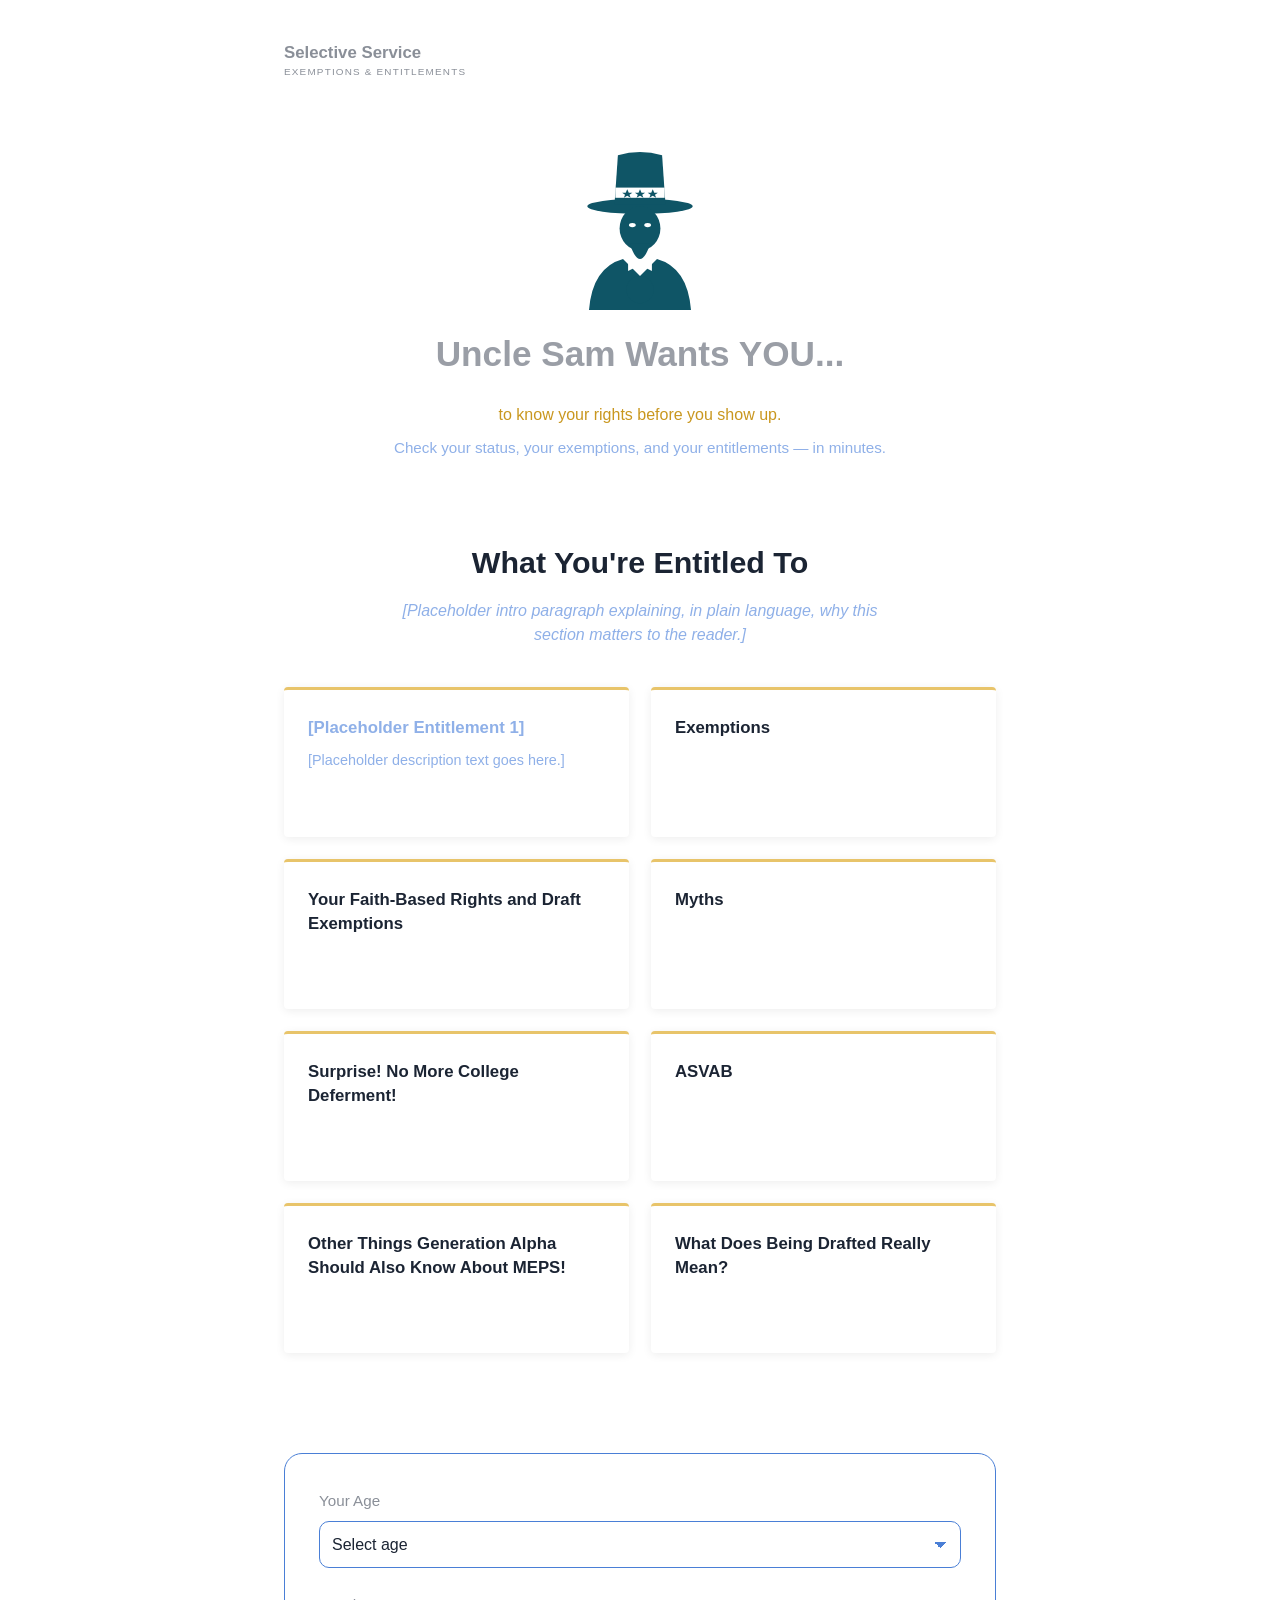
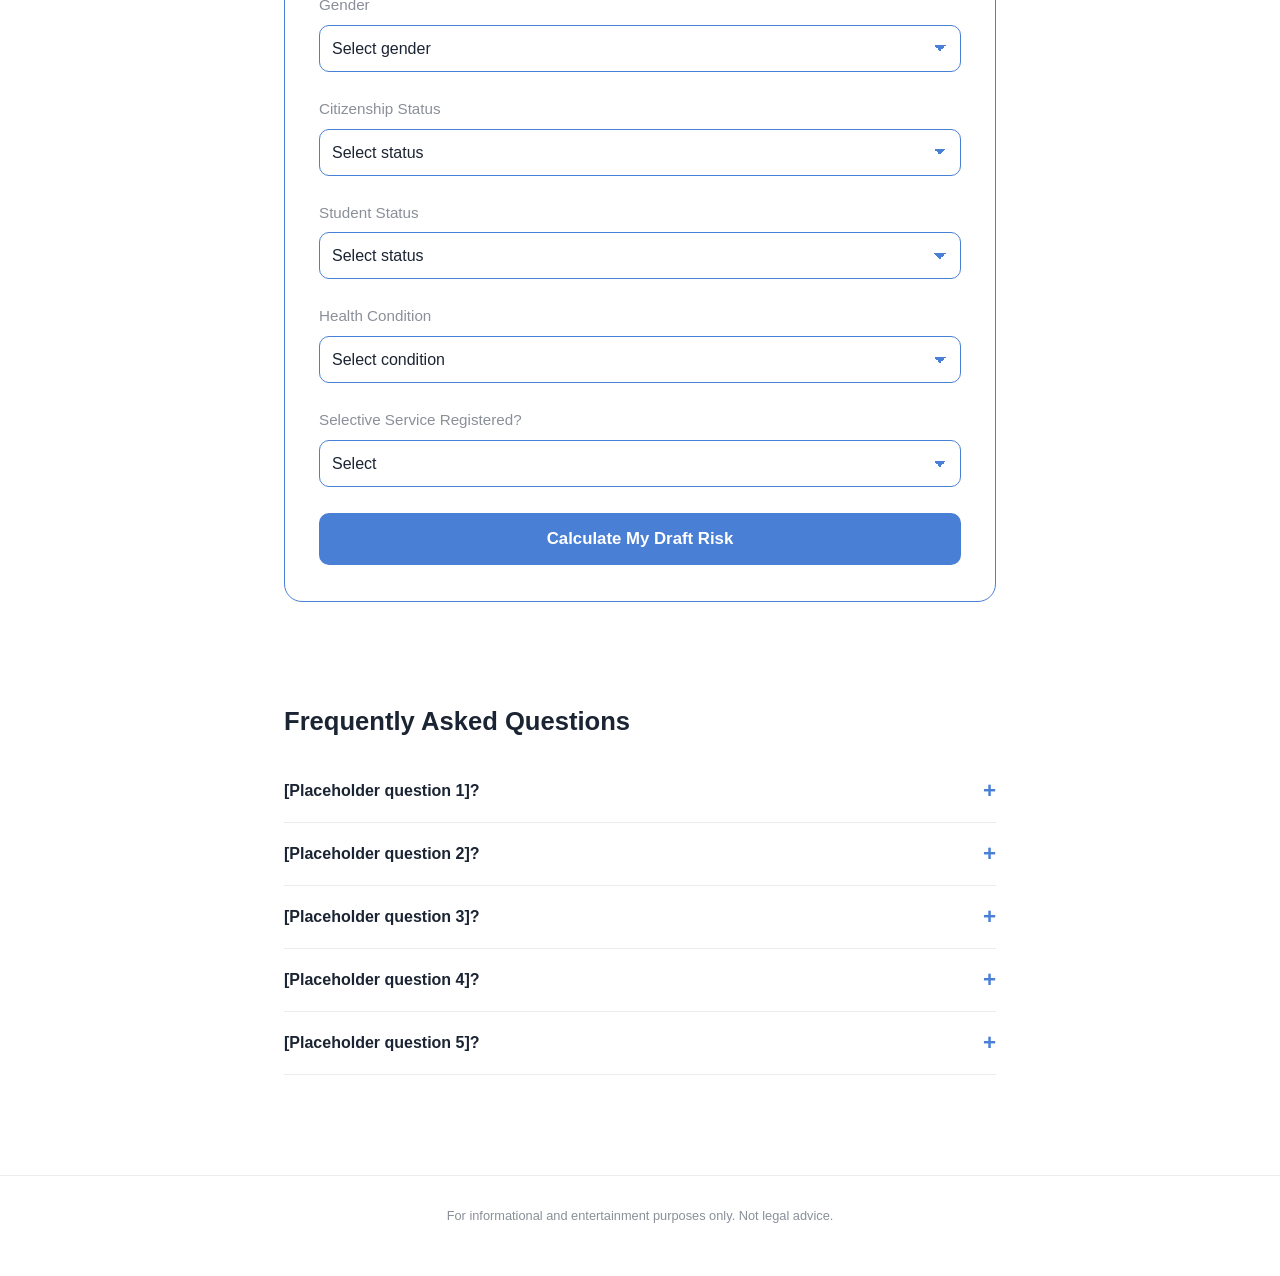
==== index.html @ ed90441a "Build Selective Service Exemptions & Entitlements site Home page with hero, entitlement cards, draft" ====
<!DOCTYPE html>
<html lang="en">
<head>
  <meta charset="UTF-8">
  <meta name="viewport" content="width=device-width, initial-scale=1.0">
  <title>Selective Service Exemptions &amp; Entitlements</title>
  <meta name="description" content="Know your rights before you show up. Check your status, your exemptions, and your entitlements — in minutes.">
  <link rel="stylesheet" href="style.css">
</head>
<body>

  <header class="site-header">
    <div class="wrap">
      <a href="index.html">
        <p class="brand-title">Selective Service</p>
        <p class="brand-sub">Exemptions &amp; Entitlements</p>
      </a>
    </div>
  </header>

  <main>
    <section class="hero">
      <div class="wrap">
        <img class="hero-img" src="images/uncle-sam.svg" alt="Uncle Sam pointing">
        <h1>Uncle Sam Wants YOU...</h1>
        <p class="tagline">to know your rights before you show up.</p>
        <p class="lede">Check your status, your exemptions, and your entitlements — in minutes.</p>
      </div>
    </section>

    <section id="entitled">
      <div class="wrap">
        <h2 class="section-title">What You're Entitled To</h2>
        <p class="section-intro">[Placeholder intro paragraph explaining, in plain language, why this section matters to the reader.]</p>

        <div class="cards">
          <a class="card placeholder" href="pages/entitlement-1.html">
            <h3>[Placeholder Entitlement 1]</h3>
            <p>[Placeholder description text goes here.]</p>
          </a>
          <a class="card" href="pages/exemptions.html">
            <h3>Exemptions</h3>
          </a>
          <a class="card" href="pages/faith-based-rights.html">
            <h3>Your Faith-Based Rights and Draft Exemptions</h3>
          </a>
          <a class="card" href="pages/myths.html">
            <h3>Myths</h3>
          </a>
          <a class="card" href="pages/college-deferment.html">
            <h3>Surprise! No More College Deferment!</h3>
          </a>
          <a class="card" href="pages/asvab.html">
            <h3>ASVAB</h3>
          </a>
          <a class="card" href="pages/meps.html">
            <h3>Other Things Generation Alpha Should Also Know About MEPS!</h3>
          </a>
          <a class="card" href="pages/being-drafted.html">
            <h3>What Does Being Drafted Really Mean?</h3>
          </a>
        </div>
      </div>
    </section>

    <section id="calculator">
      <div class="wrap">
        <form class="calc" id="riskForm">
          <div class="field">
            <label for="age">Your Age</label>
            <select id="age" required>
              <option value="">Select age</option>
              <option value="under18">Under 18</option>
              <option value="18-20">18–20</option>
              <option value="21-25">21–25</option>
              <option value="26-35">26–35</option>
              <option value="36plus">36 or older</option>
            </select>
          </div>

          <div class="field">
            <label for="gender">Gender</label>
            <select id="gender" required>
              <option value="">Select gender</option>
              <option value="male">Male</option>
              <option value="female">Female</option>
              <option value="other">Other / Prefer not to say</option>
            </select>
          </div>

          <div class="field">
            <label for="citizenship">Citizenship Status</label>
            <select id="citizenship" required>
              <option value="">Select status</option>
              <option value="citizen">U.S. Citizen</option>
              <option value="dual">Dual Citizen</option>
              <option value="resident">Permanent Resident (Green Card)</option>
              <option value="visa">Temporary Visa Holder</option>
              <option value="other">Other</option>
            </select>
          </div>

          <div class="field">
            <label for="student">Student Status</label>
            <select id="student" required>
              <option value="">Select status</option>
              <option value="none">Not a Student</option>
              <option value="highschool">High School</option>
              <option value="college">College / Trade School</option>
              <option value="grad">Graduate / Professional School</option>
              <option value="divinity">Divinity / Ministry School</option>
            </select>
          </div>

          <div class="field">
            <label for="health">Health Condition</label>
            <select id="health" required>
              <option value="">Select condition</option>
              <option value="none">No Known Conditions</option>
              <option value="minor">Minor / Managed Condition</option>
              <option value="serious">Serious / Chronic Condition</option>
              <option value="disability">Permanent Disability</option>
            </select>
          </div>

          <div class="field">
            <label for="registered">Selective Service Registered?</label>
            <select id="registered" required>
              <option value="">Select</option>
              <option value="yes">Yes</option>
              <option value="no">No</option>
              <option value="unsure">Not Sure</option>
            </select>
          </div>

          <button type="submit" class="btn">Calculate My Draft Risk</button>

          <div class="result" id="result" aria-live="polite"></div>
        </form>
      </div>
    </section>

    <section class="faq">
      <div class="wrap">
        <h2>Frequently Asked Questions</h2>

        <div class="faq-item">
          <button class="faq-q" type="button">[Placeholder question 1]? <span class="icon">+</span></button>
          <div class="faq-a">[Placeholder answer text goes here.]</div>
        </div>
        <div class="faq-item">
          <button class="faq-q" type="button">[Placeholder question 2]? <span class="icon">+</span></button>
          <div class="faq-a">[Placeholder answer text goes here.]</div>
        </div>
        <div class="faq-item">
          <button class="faq-q" type="button">[Placeholder question 3]? <span class="icon">+</span></button>
          <div class="faq-a">[Placeholder answer text goes here.]</div>
        </div>
        <div class="faq-item">
          <button class="faq-q" type="button">[Placeholder question 4]? <span class="icon">+</span></button>
          <div class="faq-a">[Placeholder answer text goes here.]</div>
        </div>
        <div class="faq-item">
          <button class="faq-q" type="button">[Placeholder question 5]? <span class="icon">+</span></button>
          <div class="faq-a">[Placeholder answer text goes here.]</div>
        </div>
      </div>
    </section>
  </main>

  <footer>
    <div class="wrap">For informational and entertainment purposes only. Not legal advice.</div>
  </footer>

  <script src="script.js"></script>
</body>
</html>
---- style.css ----
:root {
  --navy: #1b2433;
  --gray: #8a8f98;
  --gold: #e8c46a;
  --gold-text: #c9971f;
  --blue: #4a7fd6;
  --blue-soft: #8fb0e8;
  --teal: #0f5566;
  --line: #ececec;
  --bg: #ffffff;
}

* { box-sizing: border-box; }

body {
  margin: 0;
  font-family: -apple-system, BlinkMacSystemFont, "Segoe UI", Roboto, Helvetica, Arial, sans-serif;
  color: var(--navy);
  background: var(--bg);
  line-height: 1.5;
}

a { color: inherit; }

.wrap { max-width: 760px; margin: 0 auto; padding: 0 24px; }

/* Header */
.site-header { padding: 40px 0 0; }
.site-header a { text-decoration: none; }
.brand-title { font-size: 1.05rem; font-weight: 700; color: var(--gray); margin: 0; }
.brand-sub { font-size: 0.62rem; letter-spacing: 0.12em; text-transform: uppercase; color: var(--gray); margin: 0; }

/* Hero */
.hero { text-align: center; padding: 60px 0 80px; }
.hero-img { width: 170px; height: auto; display: block; margin: 0 auto 18px; }
.hero h1 { font-size: 2.2rem; font-weight: 800; color: #9a9ea6; margin: 0 0 22px; }
.hero .tagline { color: var(--gold-text); font-size: 1rem; margin: 0 0 10px; }
.hero .lede { color: var(--blue-soft); font-size: 0.95rem; margin: 0; }

/* Section heading */
.section-title { text-align: center; font-size: 1.9rem; font-weight: 700; margin: 0 0 14px; }
.section-intro { text-align: center; color: var(--blue-soft); font-style: italic; max-width: 520px; margin: 0 auto 40px; }

/* Cards */
.cards {
  display: grid;
  grid-template-columns: 1fr 1fr;
  gap: 22px;
  margin-bottom: 100px;
}
.card {
  display: block;
  min-height: 150px;
  padding: 26px 24px;
  background: #fff;
  border-top: 3px solid var(--gold);
  border-radius: 4px;
  box-shadow: 0 2px 10px rgba(0, 0, 0, 0.07);
  text-decoration: none;
  transition: transform 0.15s ease, box-shadow 0.15s ease;
}
.card:hover { transform: translateY(-2px); box-shadow: 0 6px 18px rgba(0, 0, 0, 0.1); }
.card h3 { margin: 0 0 10px; font-size: 1.05rem; font-weight: 700; line-height: 1.4; }
.card p { margin: 0; font-size: 0.9rem; color: #555; }
.card.placeholder h3, .card.placeholder p { color: var(--blue-soft); }

/* Calculator */
.calc {
  border: 1.5px solid var(--blue);
  border-radius: 18px;
  padding: 36px 34px;
  margin-bottom: 100px;
}
.calc h2 { margin: 0 0 24px; font-size: 1.4rem; text-align: center; }
.field { margin-bottom: 26px; }
.field label { display: block; color: var(--gray); font-size: 0.95rem; margin-bottom: 8px; }
.field select {
  width: 100%;
  padding: 14px 12px;
  font-size: 1rem;
  border: 1.5px solid var(--blue);
  border-radius: 10px;
  background: #fff;
  color: var(--navy);
  appearance: none;
  -webkit-appearance: none;
  background-image: linear-gradient(45deg, transparent 50%, var(--blue) 50%), linear-gradient(135deg, var(--blue) 50%, transparent 50%);
  background-position: calc(100% - 20px) 50%, calc(100% - 14px) 50%;
  background-size: 6px 6px;
  background-repeat: no-repeat;
}
.btn {
  display: block;
  width: 100%;
  padding: 16px;
  font-size: 1.05rem;
  font-weight: 700;
  color: #fff;
  background: var(--blue);
  border: none;
  border-radius: 10px;
  cursor: pointer;
}
.btn:hover { background: #3a6cc0; }
.result {
  display: none;
  margin-top: 26px;
  padding: 22px;
  border-radius: 12px;
  background: #f5f8fe;
  border-left: 5px solid var(--blue);
}
.result.show { display: block; }
.result .level { font-size: 1.4rem; font-weight: 800; margin: 0 0 8px; }
.result ul { margin: 8px 0 0; padding-left: 20px; }
.result .fine { font-size: 0.8rem; color: var(--gray); margin-top: 14px; }
.level.low { color: #2e8b57; }
.level.medium { color: var(--gold-text); }
.level.high { color: #c0392b; }

/* FAQ */
.faq { margin-bottom: 100px; }
.faq h2 { font-size: 1.6rem; margin: 0 0 20px; }
.faq-item { border-bottom: 1px solid var(--line); }
.faq-q {
  width: 100%;
  display: flex;
  justify-content: space-between;
  align-items: center;
  padding: 18px 0;
  background: none;
  border: none;
  font-size: 1rem;
  font-weight: 600;
  color: var(--navy);
  text-align: left;
  cursor: pointer;
}
.faq-q .icon { font-size: 1.4rem; color: var(--blue); margin-left: 16px; }
.faq-a { display: none; padding: 0 0 18px; color: #555; }
.faq-item.open .faq-a { display: block; }

/* Sub pages */
.page { padding: 50px 0 100px; }
.back { display: inline-block; margin-bottom: 30px; color: var(--blue); text-decoration: none; font-size: 0.95rem; }
.page h1 { font-size: 2rem; margin: 0 0 8px; }
.page .accent { width: 60px; height: 3px; background: var(--gold); margin: 0 0 28px; }
.page .placeholder-text { color: var(--blue-soft); font-style: italic; }

footer { text-align: center; color: var(--gray); font-size: 0.8rem; padding: 30px 0 50px; border-top: 1px solid var(--line); }

@media (max-width: 600px) {
  .cards { grid-template-columns: 1fr; }
  .hero h1 { font-size: 1.8rem; }
  .calc { padding: 26px 20px; }
}
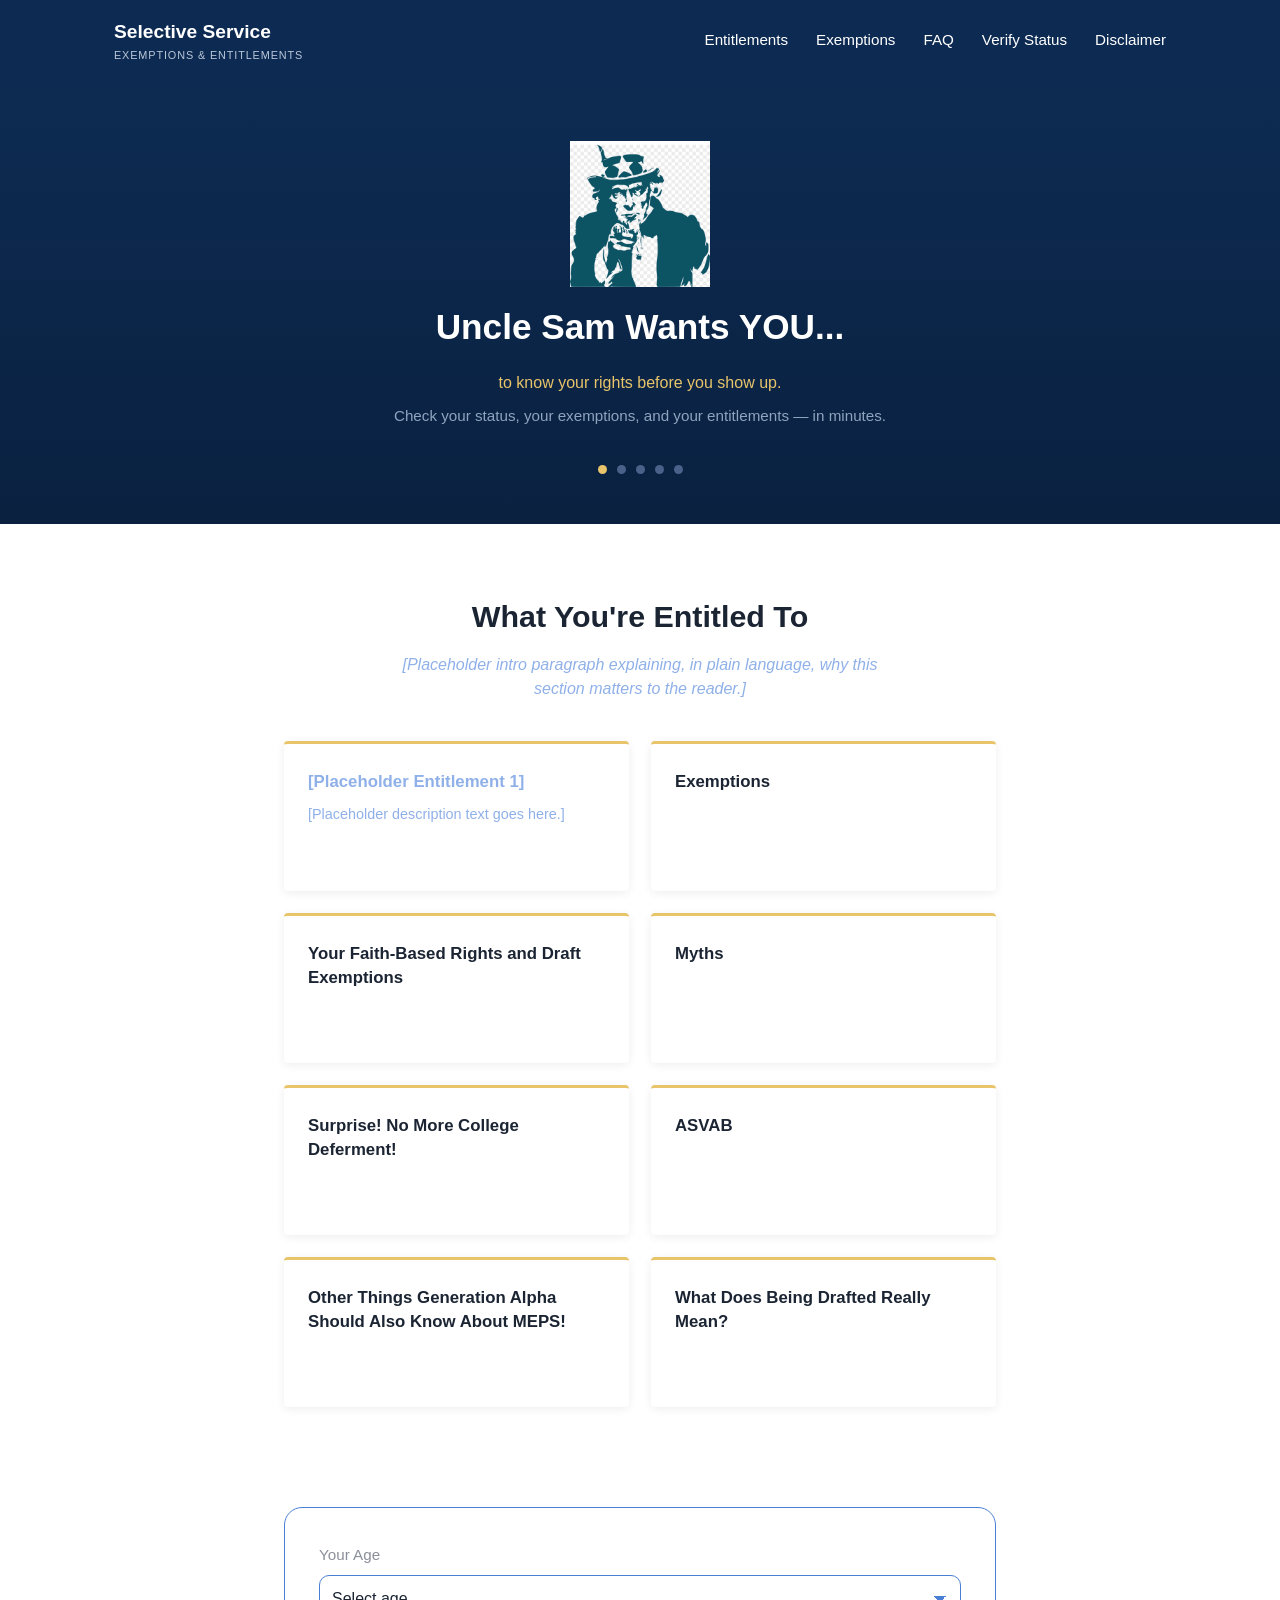
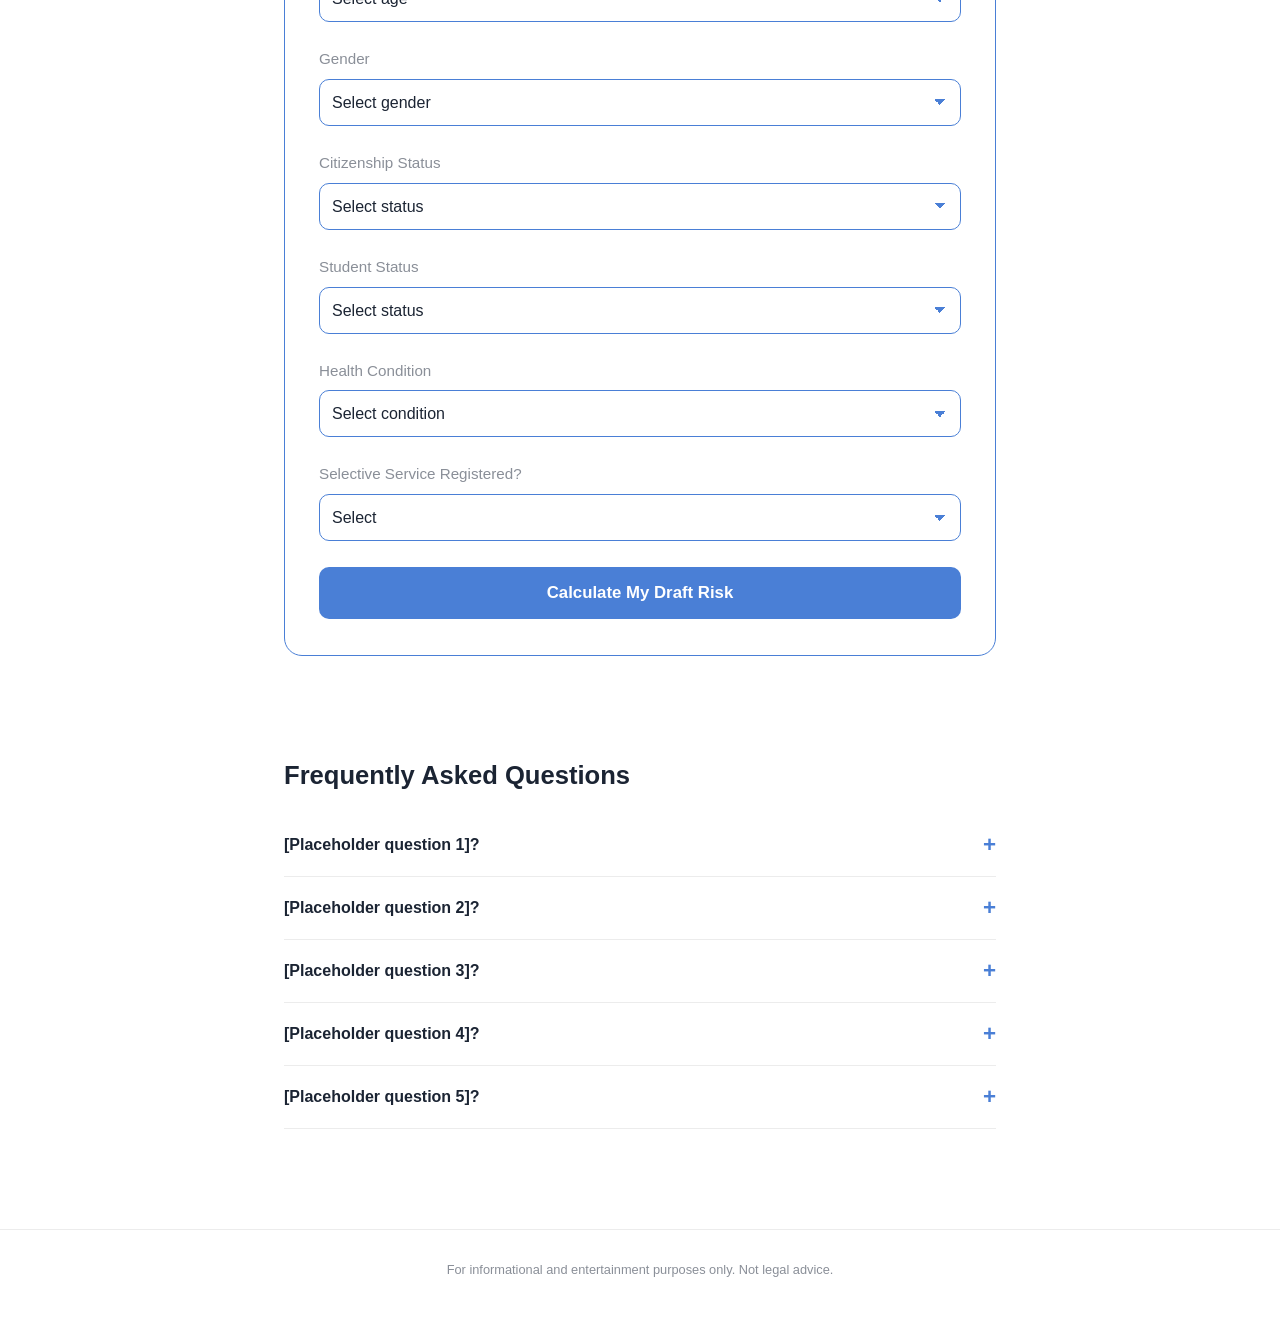
==== commit bf356d62: "Add full content from draft: card pages, hero carousel, nav, Uncle Sam image, calculator Co-Authored" ====
--- a/index.html
+++ b/index.html
@@ -10,21 +10,53 @@
 <body>
 
   <header class="site-header">
-    <div class="wrap">
-      <a href="index.html">
+    <div class="wrap header-row">
+      <a class="brand" href="index.html">
         <p class="brand-title">Selective Service</p>
         <p class="brand-sub">Exemptions &amp; Entitlements</p>
       </a>
+      <nav class="mainnav">
+        <a href="index.html#entitled">Entitlements</a>
+        <a href="pages/exemptions.html">Exemptions</a>
+        <a href="index.html#faq">FAQ</a>
+        <a href="https://www.sss.gov/verify/" target="_blank" rel="noopener">Verify Status</a>
+        <a href="#disclaimer">Disclaimer</a>
+      </nav>
     </div>
   </header>
 
   <main>
     <section class="hero">
       <div class="wrap">
-        <img class="hero-img" src="images/uncle-sam.svg" alt="Uncle Sam pointing">
-        <h1>Uncle Sam Wants YOU...</h1>
-        <p class="tagline">to know your rights before you show up.</p>
-        <p class="lede">Check your status, your exemptions, and your entitlements — in minutes.</p>
+        <img class="hero-img" src="images/uncle-sam.png" alt="Uncle Sam pointing">
+        <div class="hero-slide active">
+          <h1>Uncle Sam Wants YOU...</h1>
+          <p class="tagline">to know your rights before you show up.</p>
+          <p class="lede">Check your status, your exemptions, and your entitlements — in minutes.</p>
+        </div>
+        <a class="hero-slide" href="pages/myths.html">
+          <h1>It's a MYTH that men are drafted directly into the military! A draft is orders to "show up" for exemption evaluation.</h1>
+        </a>
+        <a class="hero-slide" href="pages/college-deferment.html">
+          <h1>Surprise! No More College Deferment!</h1>
+        </a>
+        <div class="hero-slide">
+          <h1>[Placeholder Slide 4 Headline]</h1>
+          <p class="tagline">[Placeholder slide 4: one-line call to action.]</p>
+          <p class="lede">[Placeholder slide 4: one-line supporting detail.]</p>
+        </div>
+        <div class="hero-slide">
+          <h1>[Placeholder Slide 5 Headline]</h1>
+          <p class="tagline">[Placeholder slide 5: one-line call to action.]</p>
+          <p class="lede">[Placeholder slide 5: one-line supporting detail.]</p>
+        </div>
+        <div class="dots">
+          <button type="button" class="active" aria-label="Slide 1"></button>
+          <button type="button" aria-label="Slide 2"></button>
+          <button type="button" aria-label="Slide 3"></button>
+          <button type="button" aria-label="Slide 4"></button>
+          <button type="button" aria-label="Slide 5"></button>
+        </div>
       </div>
     </section>
 
@@ -70,11 +102,16 @@
             <label for="age">Your Age</label>
             <select id="age" required>
               <option value="">Select age</option>
-              <option value="under18">Under 18</option>
-              <option value="18-20">18–20</option>
-              <option value="21-25">21–25</option>
-              <option value="26-35">26–35</option>
-              <option value="36plus">36 or older</option>
+              <option value="17">17 or younger</option>
+              <option value="18">18</option>
+              <option value="19">19</option>
+              <option value="20">20</option>
+              <option value="21">21</option>
+              <option value="22">22</option>
+              <option value="23">23</option>
+              <option value="24">24</option>
+              <option value="25">25</option>
+              <option value="26">26 or older</option>
             </select>
           </div>
 
@@ -84,7 +121,6 @@
               <option value="">Select gender</option>
               <option value="male">Male</option>
               <option value="female">Female</option>
-              <option value="other">Other / Prefer not to say</option>
             </select>
           </div>
 
@@ -93,10 +129,8 @@
             <select id="citizenship" required>
               <option value="">Select status</option>
               <option value="citizen">U.S. Citizen</option>
-              <option value="dual">Dual Citizen</option>
-              <option value="resident">Permanent Resident (Green Card)</option>
-              <option value="visa">Temporary Visa Holder</option>
-              <option value="other">Other</option>
+              <option value="immigrant">Immigrant in U.S.</option>
+              <option value="nonresident">Non-U.S. Resident</option>
             </select>
           </div>
 
@@ -104,11 +138,9 @@
             <label for="student">Student Status</label>
             <select id="student" required>
               <option value="">Select status</option>
-              <option value="none">Not a Student</option>
-              <option value="highschool">High School</option>
-              <option value="college">College / Trade School</option>
-              <option value="grad">Graduate / Professional School</option>
-              <option value="divinity">Divinity / Ministry School</option>
+              <option value="highschool">High School Student</option>
+              <option value="college">College Student</option>
+              <option value="notstudent">Not a Student</option>
             </select>
           </div>
 
@@ -116,10 +148,9 @@
             <label for="health">Health Condition</label>
             <select id="health" required>
               <option value="">Select condition</option>
-              <option value="none">No Known Conditions</option>
-              <option value="minor">Minor / Managed Condition</option>
-              <option value="serious">Serious / Chronic Condition</option>
-              <option value="disability">Permanent Disability</option>
+              <option value="healthy">Healthy / Fit</option>
+              <option value="minor">Minor Condition</option>
+              <option value="major">Major Condition / Disability</option>
             </select>
           </div>
 
@@ -129,7 +160,7 @@
               <option value="">Select</option>
               <option value="yes">Yes</option>
               <option value="no">No</option>
-              <option value="unsure">Not Sure</option>
+              <option value="notsure">Not Sure</option>
             </select>
           </div>
 
@@ -140,7 +171,7 @@
       </div>
     </section>
 
-    <section class="faq">
+    <section class="faq" id="faq">
       <div class="wrap">
         <h2>Frequently Asked Questions</h2>
 
@@ -168,7 +199,7 @@
     </section>
   </main>
 
-  <footer>
+  <footer id="disclaimer">
     <div class="wrap">For informational and entertainment purposes only. Not legal advice.</div>
   </footer>
 
--- a/style.css
+++ b/style.css
@@ -25,17 +25,27 @@
 .wrap { max-width: 760px; margin: 0 auto; padding: 0 24px; }
 
 /* Header */
-.site-header { padding: 40px 0 0; }
+.site-header { background: #0d2b52; color: #fff; padding: 18px 0; }
+.header-row { max-width: 1100px; display: flex; align-items: center; justify-content: space-between; gap: 24px; flex-wrap: wrap; }
 .site-header a { text-decoration: none; }
-.brand-title { font-size: 1.05rem; font-weight: 700; color: var(--gray); margin: 0; }
-.brand-sub { font-size: 0.62rem; letter-spacing: 0.12em; text-transform: uppercase; color: var(--gray); margin: 0; }
+.brand-title { font-size: 1.2rem; font-weight: 700; color: #fff; margin: 0; }
+.brand-sub { font-size: 0.68rem; letter-spacing: 0.08em; text-transform: uppercase; color: #b9c6d8; margin: 0; }
+.mainnav { display: flex; gap: 28px; flex-wrap: wrap; }
+.mainnav a { color: #fff; font-size: 0.95rem; font-weight: 500; }
+.mainnav a:hover { color: var(--gold); }
 
 /* Hero */
-.hero { text-align: center; padding: 60px 0 80px; }
-.hero-img { width: 170px; height: auto; display: block; margin: 0 auto 18px; }
-.hero h1 { font-size: 2.2rem; font-weight: 800; color: #9a9ea6; margin: 0 0 22px; }
-.hero .tagline { color: var(--gold-text); font-size: 1rem; margin: 0 0 10px; }
-.hero .lede { color: var(--blue-soft); font-size: 0.95rem; margin: 0; }
+.hero { text-align: center; padding: 60px 0 50px; background: linear-gradient(180deg, #0d2b52 0%, #0a2140 100%); color: #fff; margin-bottom: 70px; }
+.hero-img { width: 140px; height: auto; display: block; margin: 0 auto 18px; }
+.hero-slide { display: none; color: inherit; text-decoration: none; min-height: 130px; }
+.hero-slide.active { display: block; animation: fadeIn 0.5s ease; }
+@keyframes fadeIn { from { opacity: 0; } to { opacity: 1; } }
+.hero h1 { font-size: 2.2rem; font-weight: 800; color: #fff; margin: 0 0 22px; line-height: 1.25; }
+.hero .tagline { color: var(--gold); font-size: 1rem; margin: 0 0 10px; }
+.hero .lede { color: #8fa4bf; font-size: 0.95rem; margin: 0; }
+.dots { display: flex; justify-content: center; gap: 10px; margin-top: 30px; }
+.dots button { width: 9px; height: 9px; padding: 0; border: none; border-radius: 50%; background: #4a628a; cursor: pointer; }
+.dots button.active { background: var(--gold); }
 
 /* Section heading */
 .section-title { text-align: center; font-size: 1.9rem; font-weight: 700; margin: 0 0 14px; }
@@ -147,9 +157,22 @@
 .page .accent { width: 60px; height: 3px; background: var(--gold); margin: 0 0 28px; }
 .page .placeholder-text { color: var(--blue-soft); font-style: italic; }
 
+/* Page content */
+.content p, .content li { line-height: 1.65; }
+.content h4 { font-size: 1.1rem; margin: 30px 0 8px; }
+.content .key-note { font-size: 1.08rem; font-weight: 500; }
+.content ul, .content ol { padding-left: 22px; }
+.content li { margin-bottom: 6px; }
+.purchase-block { margin-top: 34px; padding: 24px; border: 1.5px solid var(--gold); border-radius: 12px; background: #fffbf0; }
+.purchase-blurb { margin: 0 0 16px; }
+.purchase-btn { display: block; width: 100%; padding: 16px; font-size: 1.05rem; font-weight: 700; color: #fff; background: var(--blue); border: none; border-radius: 10px; cursor: pointer; }
+.purchase-btn:disabled { opacity: 0.85; cursor: default; }
+
 footer { text-align: center; color: var(--gray); font-size: 0.8rem; padding: 30px 0 50px; border-top: 1px solid var(--line); }
 
 @media (max-width: 600px) {
+  .mainnav { gap: 16px; }
+  .mainnav a { font-size: 0.85rem; }
   .cards { grid-template-columns: 1fr; }
   .hero h1 { font-size: 1.8rem; }
   .calc { padding: 26px 20px; }
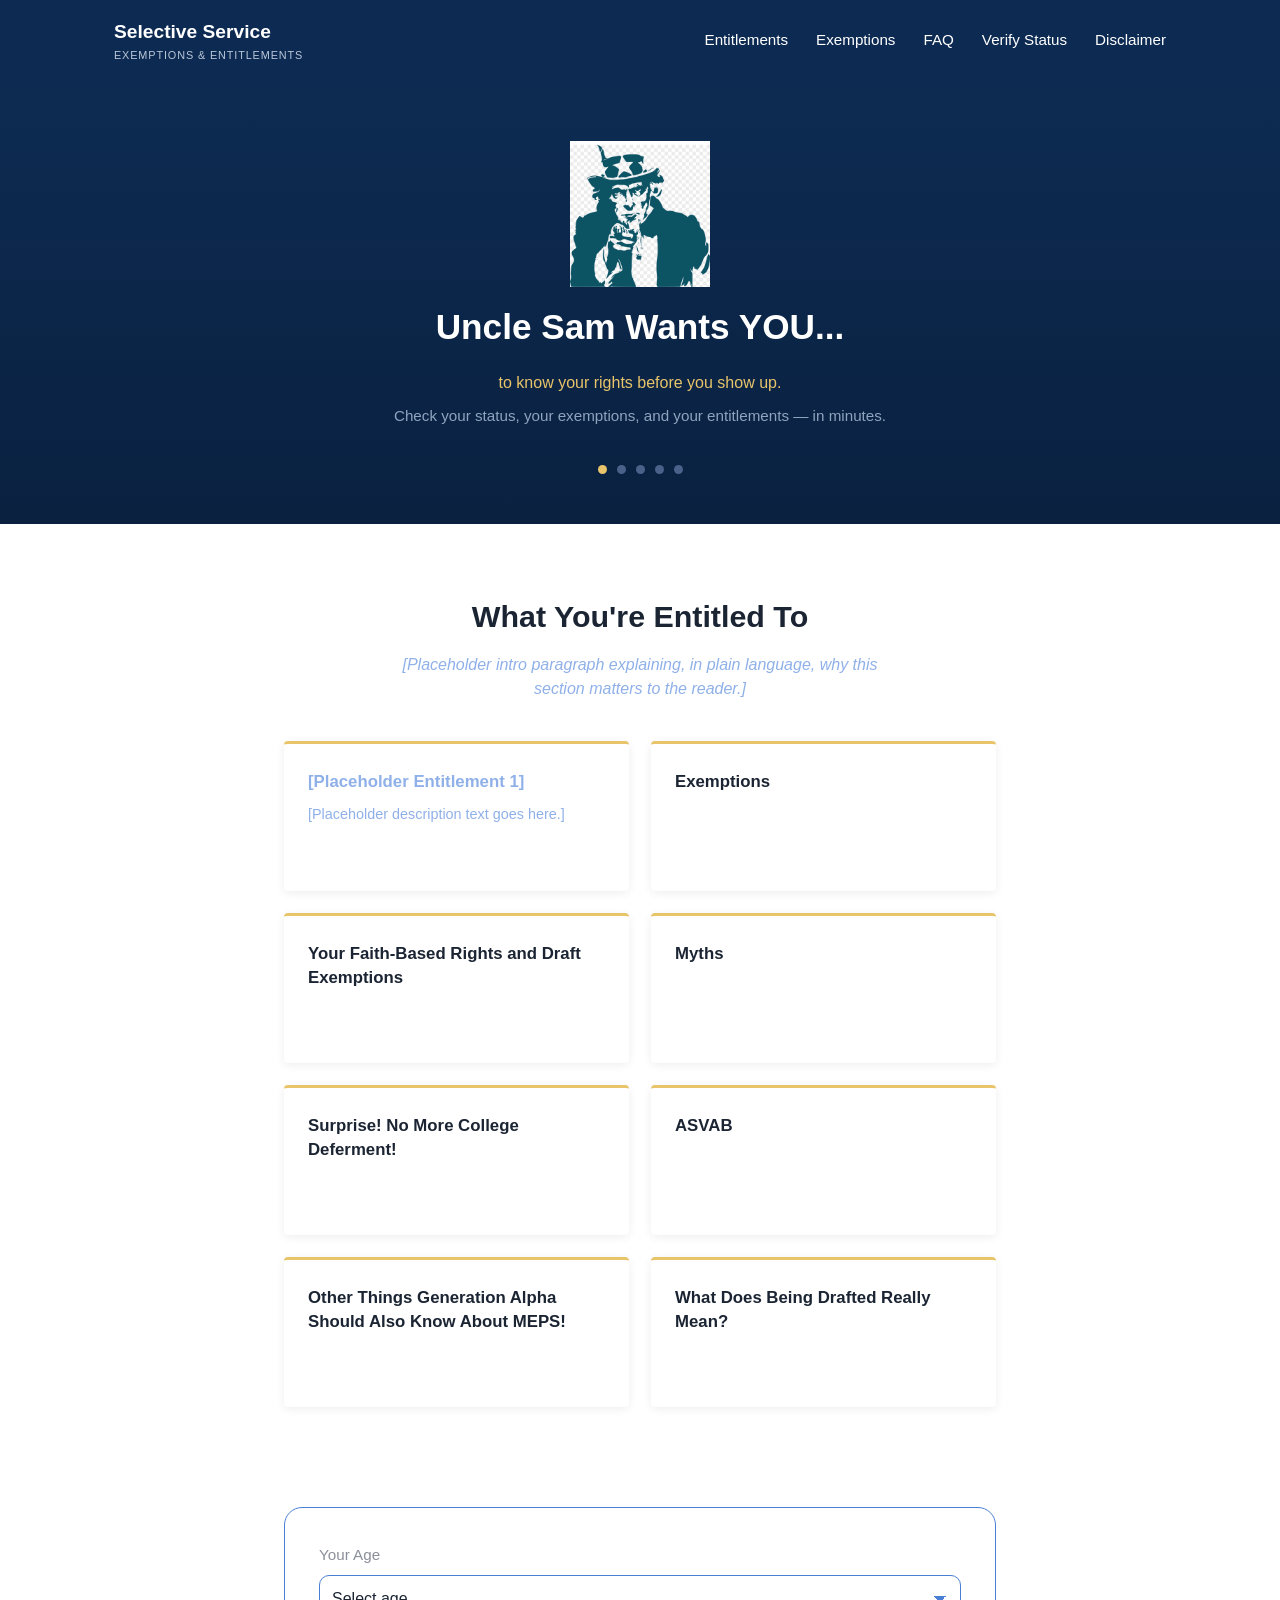
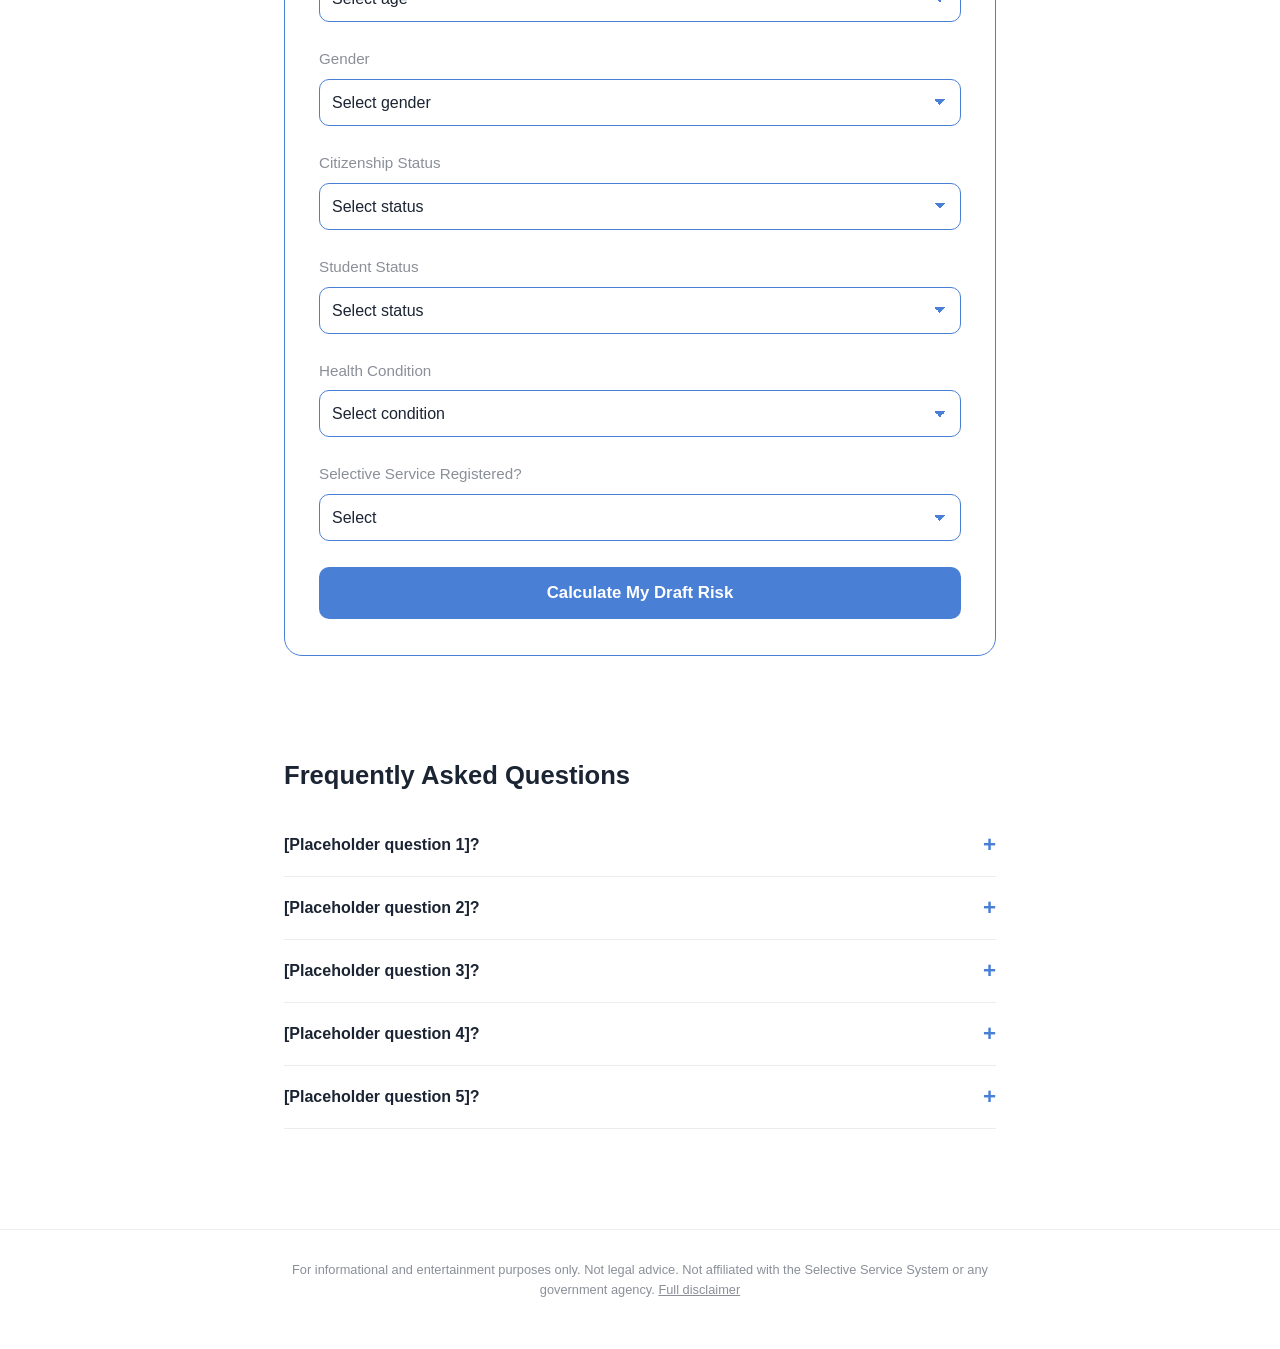
==== commit 3d58e588: "Give FAQ and Disclaimer their own pages; smooth scroll and current-page highlight in menu Co-Authore" ====
--- a/index.html
+++ b/index.html
@@ -18,9 +18,9 @@
       <nav class="mainnav">
         <a href="index.html#entitled">Entitlements</a>
         <a href="pages/exemptions.html">Exemptions</a>
-        <a href="index.html#faq">FAQ</a>
+        <a href="pages/faq.html">FAQ</a>
         <a href="https://www.sss.gov/verify/" target="_blank" rel="noopener">Verify Status</a>
-        <a href="#disclaimer">Disclaimer</a>
+        <a href="pages/disclaimer.html">Disclaimer</a>
       </nav>
     </div>
   </header>
@@ -200,7 +200,7 @@
   </main>
 
   <footer id="disclaimer">
-    <div class="wrap">For informational and entertainment purposes only. Not legal advice.</div>
+    <div class="wrap">For informational and entertainment purposes only. Not legal advice. Not affiliated with the Selective Service System or any government agency. <a href="pages/disclaimer.html">Full disclaimer</a></div>
   </footer>
 
   <script src="script.js"></script>
--- a/style.css
+++ b/style.css
@@ -11,6 +11,9 @@
 }
 
 * { box-sizing: border-box; }
+html { scroll-behavior: smooth; }
+.mainnav a.current { color: var(--gold); }
+.content .faq { margin-bottom: 0; }
 
 body {
   margin: 0;
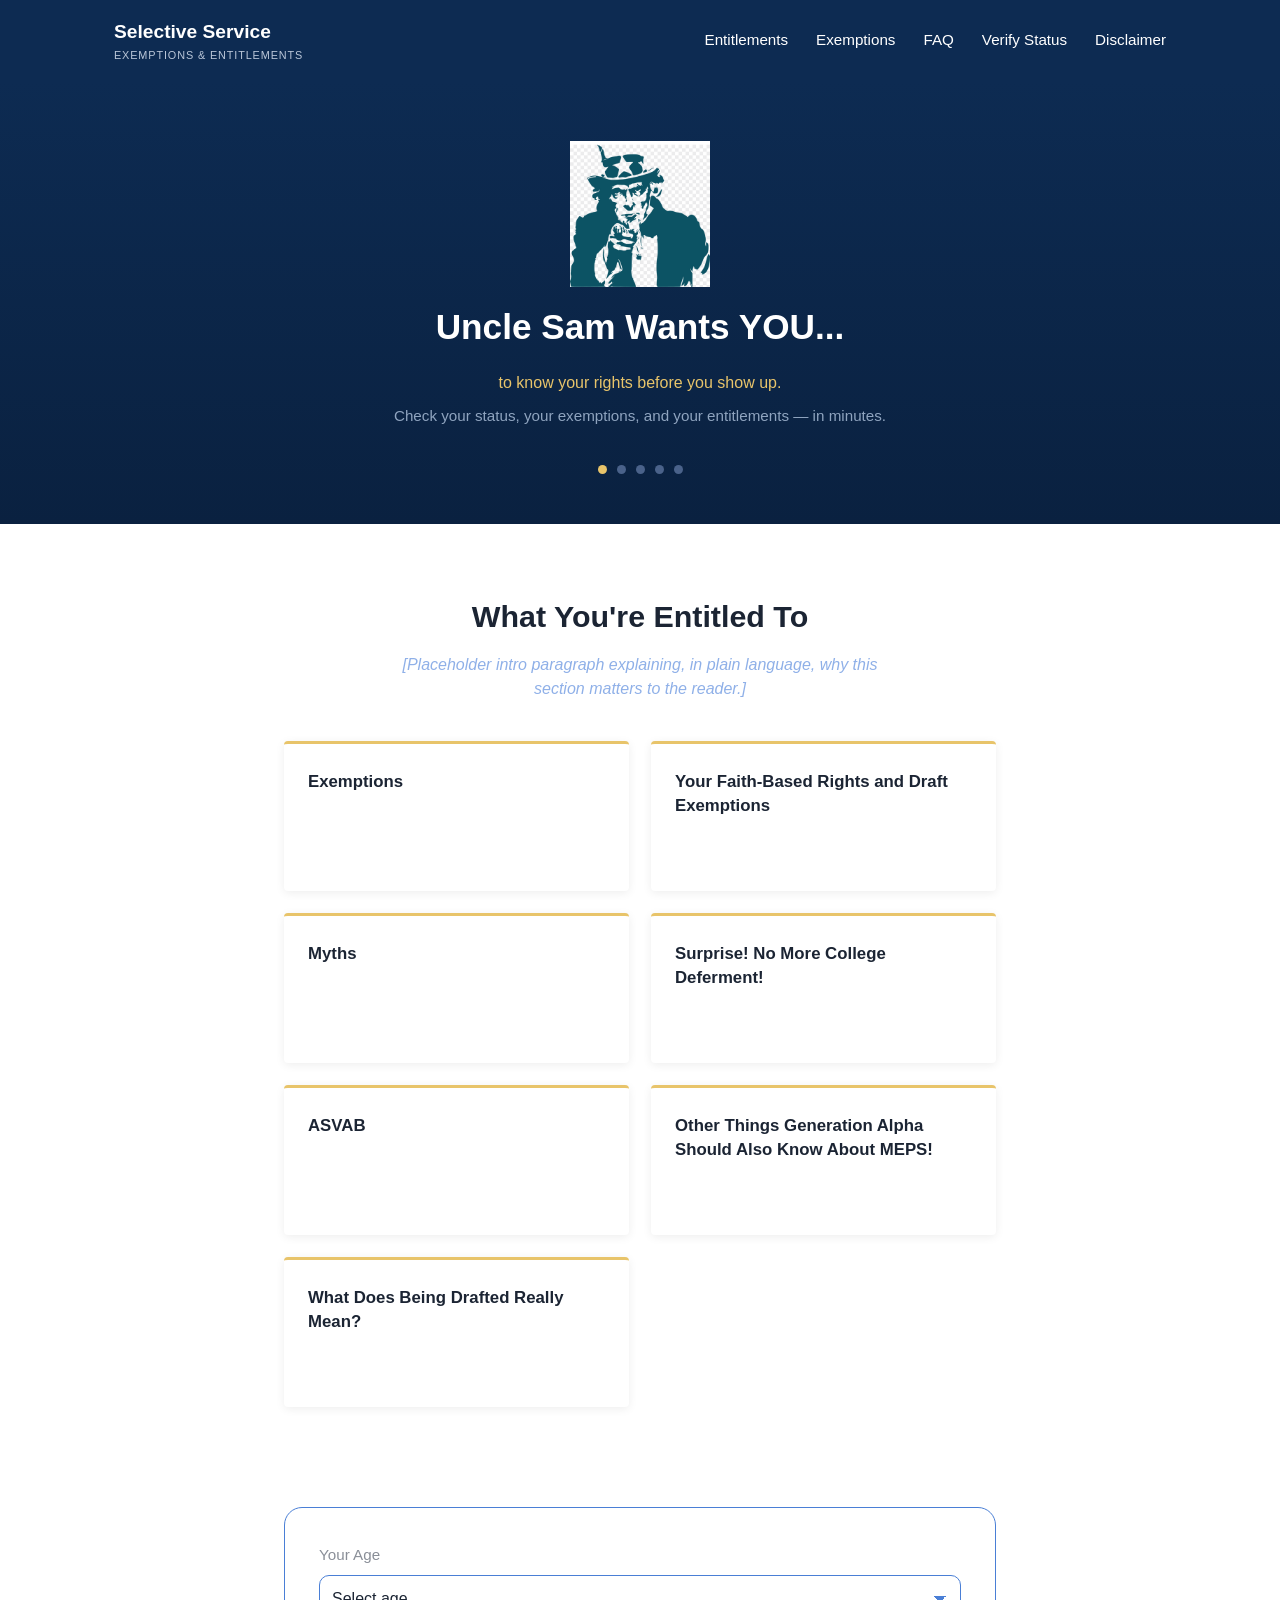
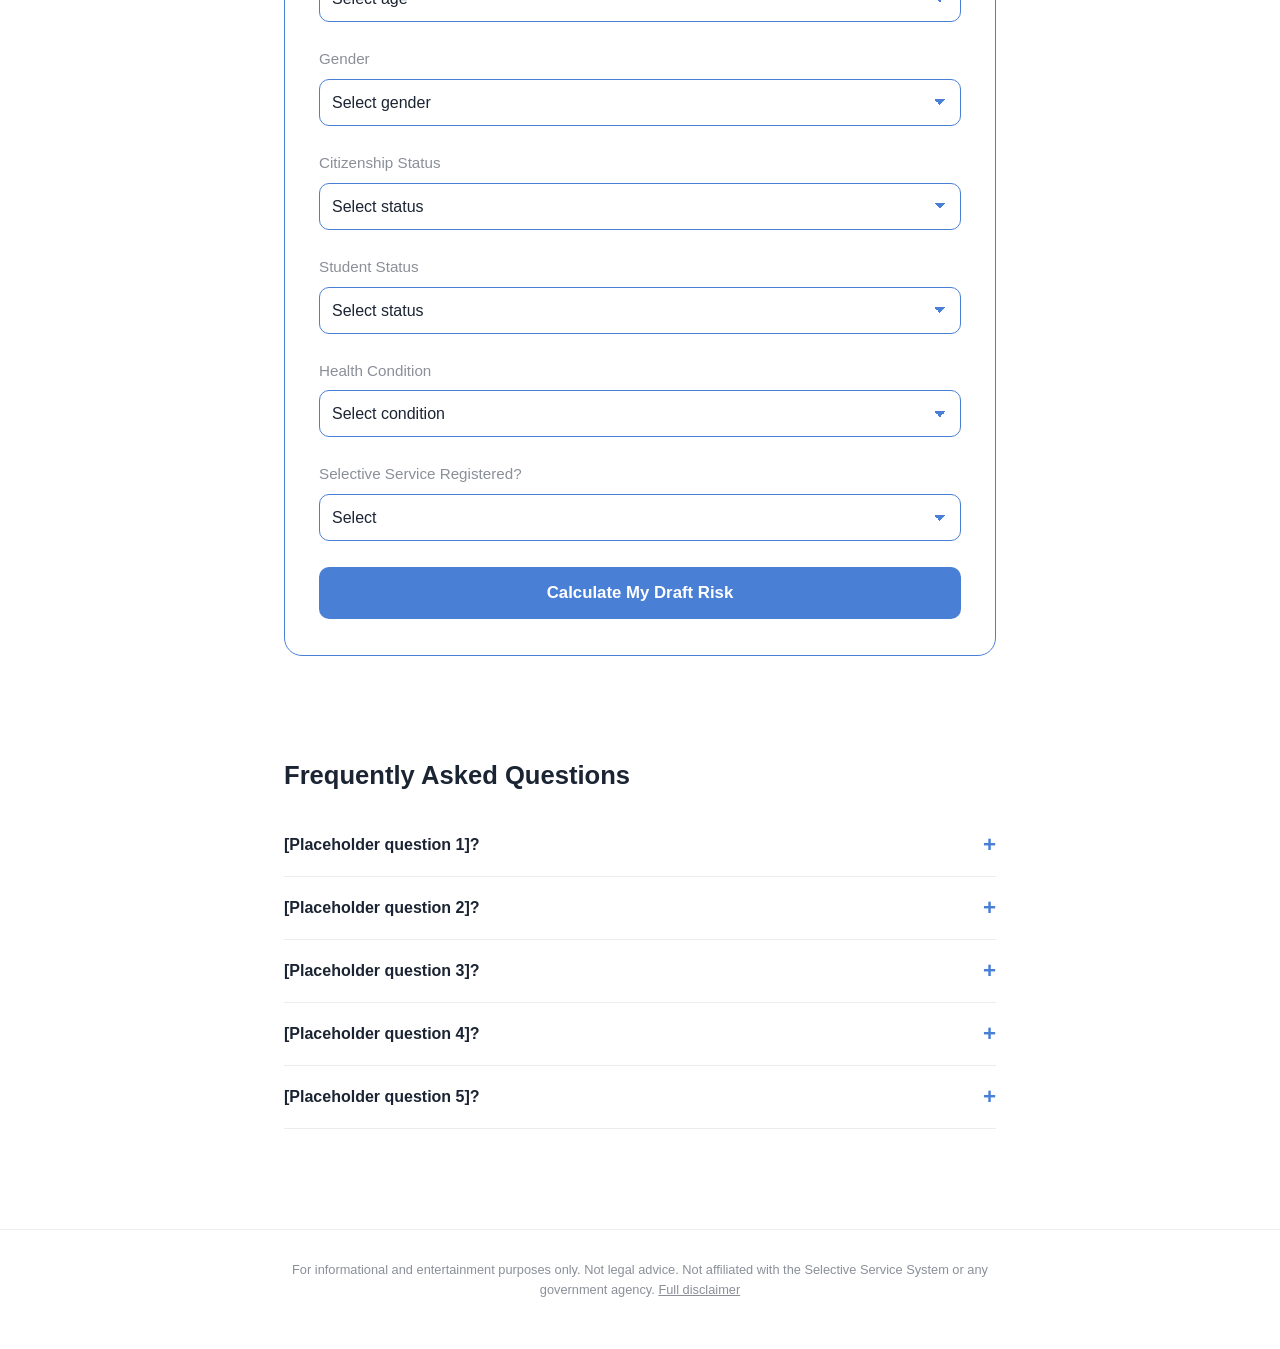
==== commit 97fa7424: "Remove placeholder Entitlement 1 card from main page Removed placeholder card for entitlement 1 from" ====
--- a/index.html
+++ b/index.html
@@ -66,10 +66,6 @@
         <p class="section-intro">[Placeholder intro paragraph explaining, in plain language, why this section matters to the reader.]</p>
 
         <div class="cards">
-          <a class="card placeholder" href="pages/entitlement-1.html">
-            <h3>[Placeholder Entitlement 1]</h3>
-            <p>[Placeholder description text goes here.]</p>
-          </a>
           <a class="card" href="pages/exemptions.html">
             <h3>Exemptions</h3>
           </a>
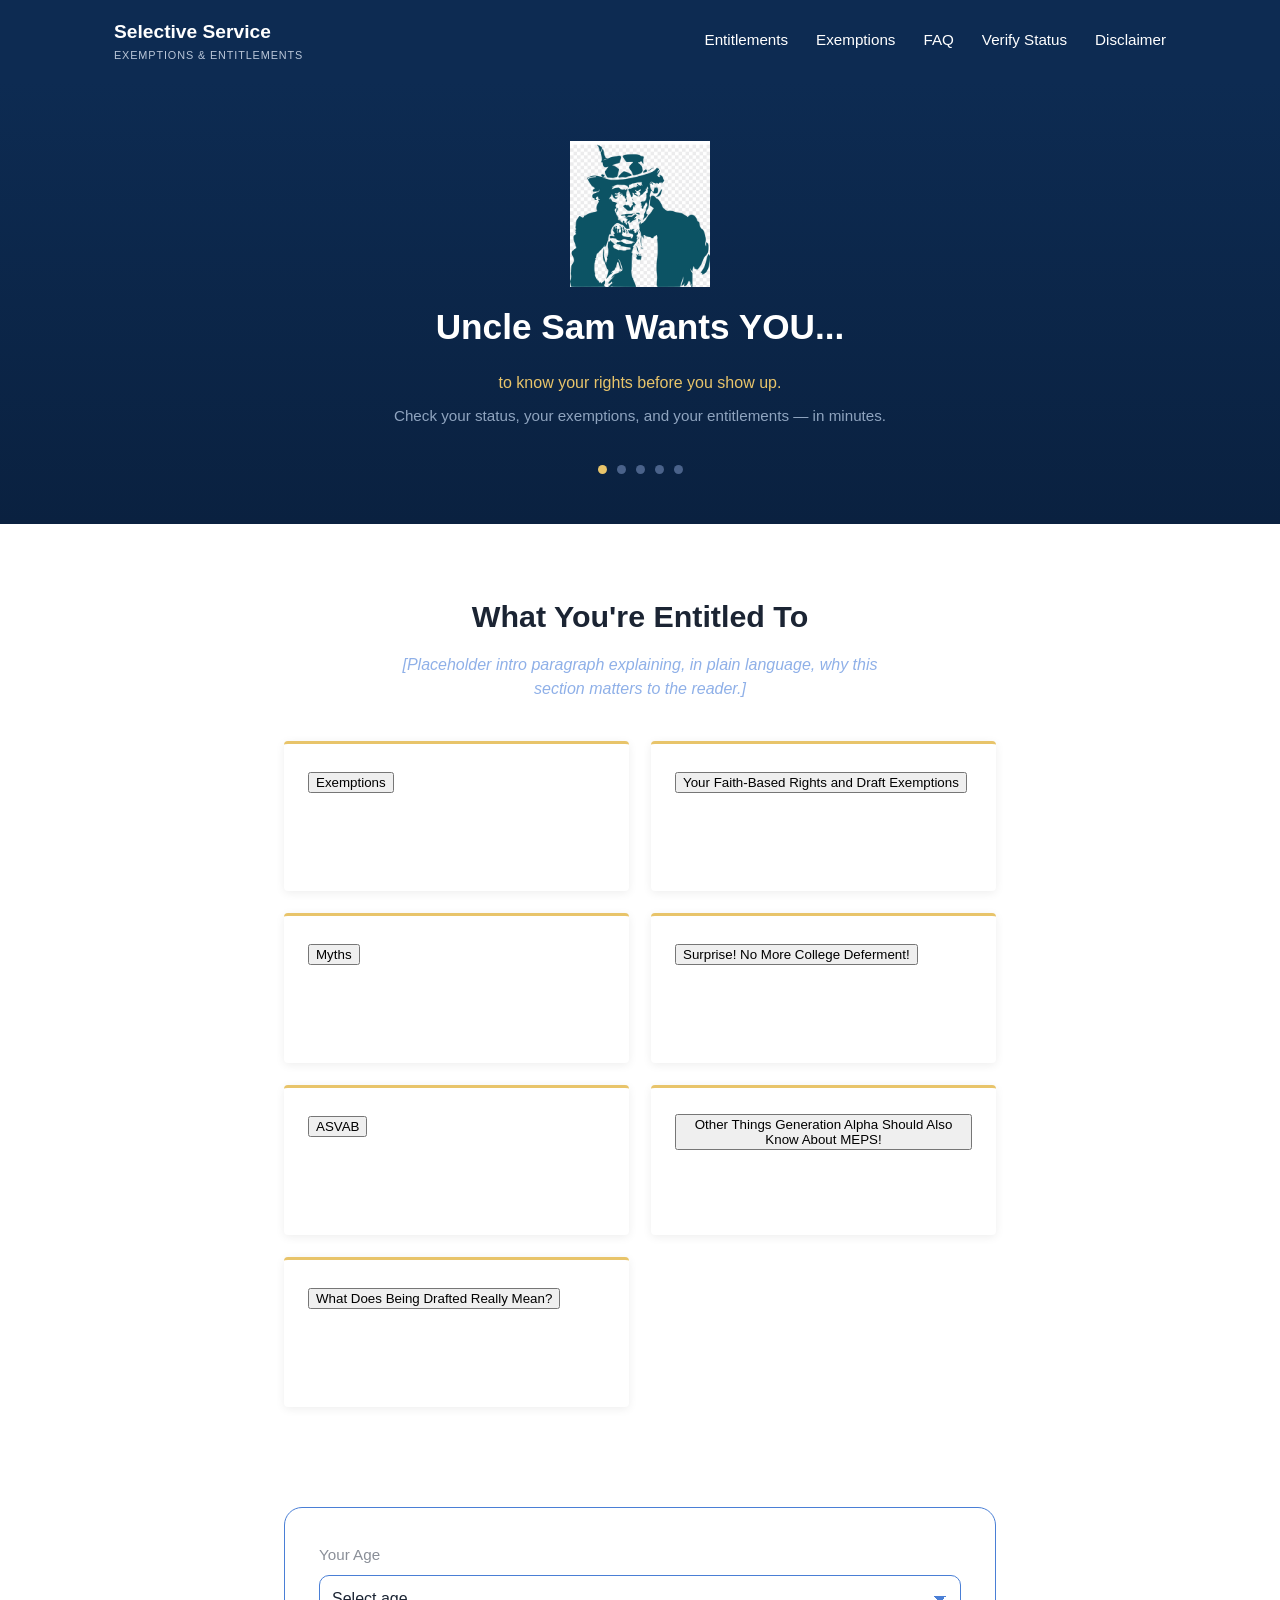
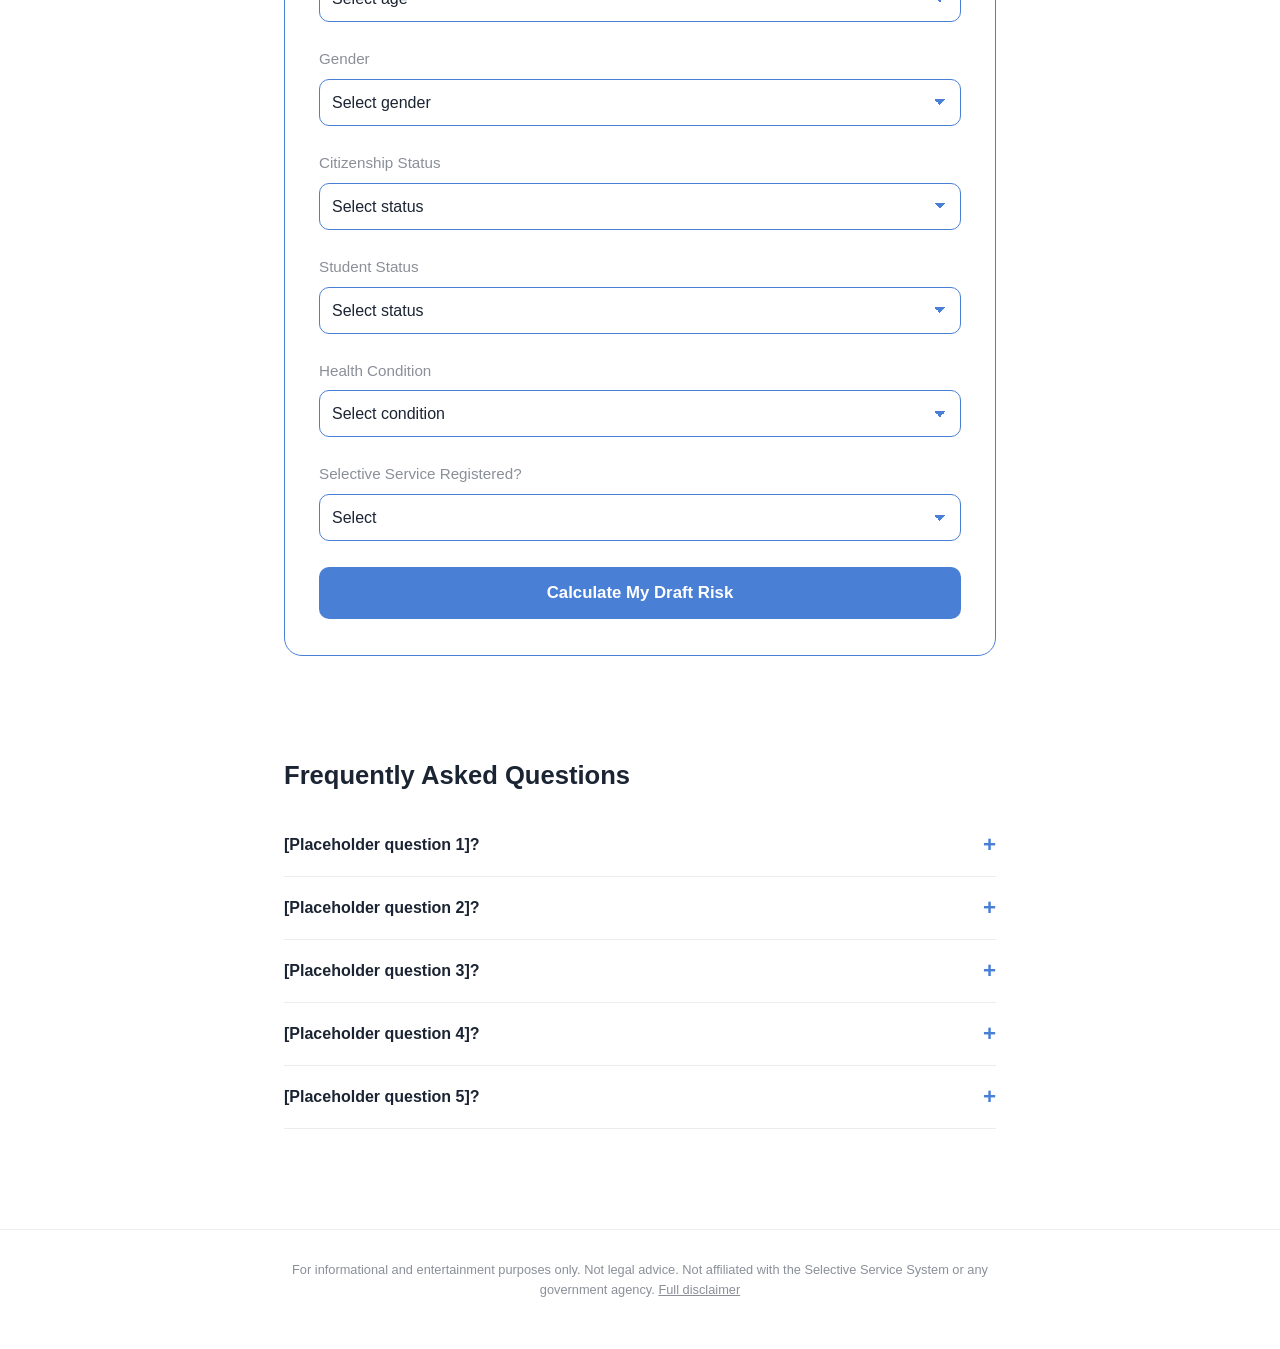
==== commit d0839b9a: "Turn entitlement cards into slim one-at-a-time dropdowns" ====
--- a/index.html
+++ b/index.html
@@ -66,27 +66,48 @@
         <p class="section-intro">[Placeholder intro paragraph explaining, in plain language, why this section matters to the reader.]</p>
 
         <div class="cards">
-          <a class="card" href="pages/exemptions.html">
-            <h3>Exemptions</h3>
-          </a>
-          <a class="card" href="pages/faith-based-rights.html">
-            <h3>Your Faith-Based Rights and Draft Exemptions</h3>
-          </a>
-          <a class="card" href="pages/myths.html">
-            <h3>Myths</h3>
-          </a>
-          <a class="card" href="pages/college-deferment.html">
-            <h3>Surprise! No More College Deferment!</h3>
-          </a>
-          <a class="card" href="pages/asvab.html">
-            <h3>ASVAB</h3>
-          </a>
-          <a class="card" href="pages/meps.html">
-            <h3>Other Things Generation Alpha Should Also Know About MEPS!</h3>
-          </a>
-          <a class="card" href="pages/being-drafted.html">
-            <h3>What Does Being Drafted Really Mean?</h3>
-          </a>
+          <div class="card" data-src="pages/exemptions.html">
+            <button class="card-toggle" type="button" aria-expanded="false">
+              <span>Exemptions</span><span class="chev" aria-hidden="true"></span>
+            </button>
+            <div class="card-body"><div class="content"></div></div>
+          </div>
+          <div class="card" data-src="pages/faith-based-rights.html">
+            <button class="card-toggle" type="button" aria-expanded="false">
+              <span>Your Faith-Based Rights and Draft Exemptions</span><span class="chev" aria-hidden="true"></span>
+            </button>
+            <div class="card-body"><div class="content"></div></div>
+          </div>
+          <div class="card" data-src="pages/myths.html">
+            <button class="card-toggle" type="button" aria-expanded="false">
+              <span>Myths</span><span class="chev" aria-hidden="true"></span>
+            </button>
+            <div class="card-body"><div class="content"></div></div>
+          </div>
+          <div class="card" data-src="pages/college-deferment.html">
+            <button class="card-toggle" type="button" aria-expanded="false">
+              <span>Surprise! No More College Deferment!</span><span class="chev" aria-hidden="true"></span>
+            </button>
+            <div class="card-body"><div class="content"></div></div>
+          </div>
+          <div class="card" data-src="pages/asvab.html">
+            <button class="card-toggle" type="button" aria-expanded="false">
+              <span>ASVAB</span><span class="chev" aria-hidden="true"></span>
+            </button>
+            <div class="card-body"><div class="content"></div></div>
+          </div>
+          <div class="card" data-src="pages/meps.html">
+            <button class="card-toggle" type="button" aria-expanded="false">
+              <span>Other Things Generation Alpha Should Also Know About MEPS!</span><span class="chev" aria-hidden="true"></span>
+            </button>
+            <div class="card-body"><div class="content"></div></div>
+          </div>
+          <div class="card" data-src="pages/being-drafted.html">
+            <button class="card-toggle" type="button" aria-expanded="false">
+              <span>What Does Being Drafted Really Mean?</span><span class="chev" aria-hidden="true"></span>
+            </button>
+            <div class="card-body"><div class="content"></div></div>
+          </div>
         </div>
       </div>
     </section>
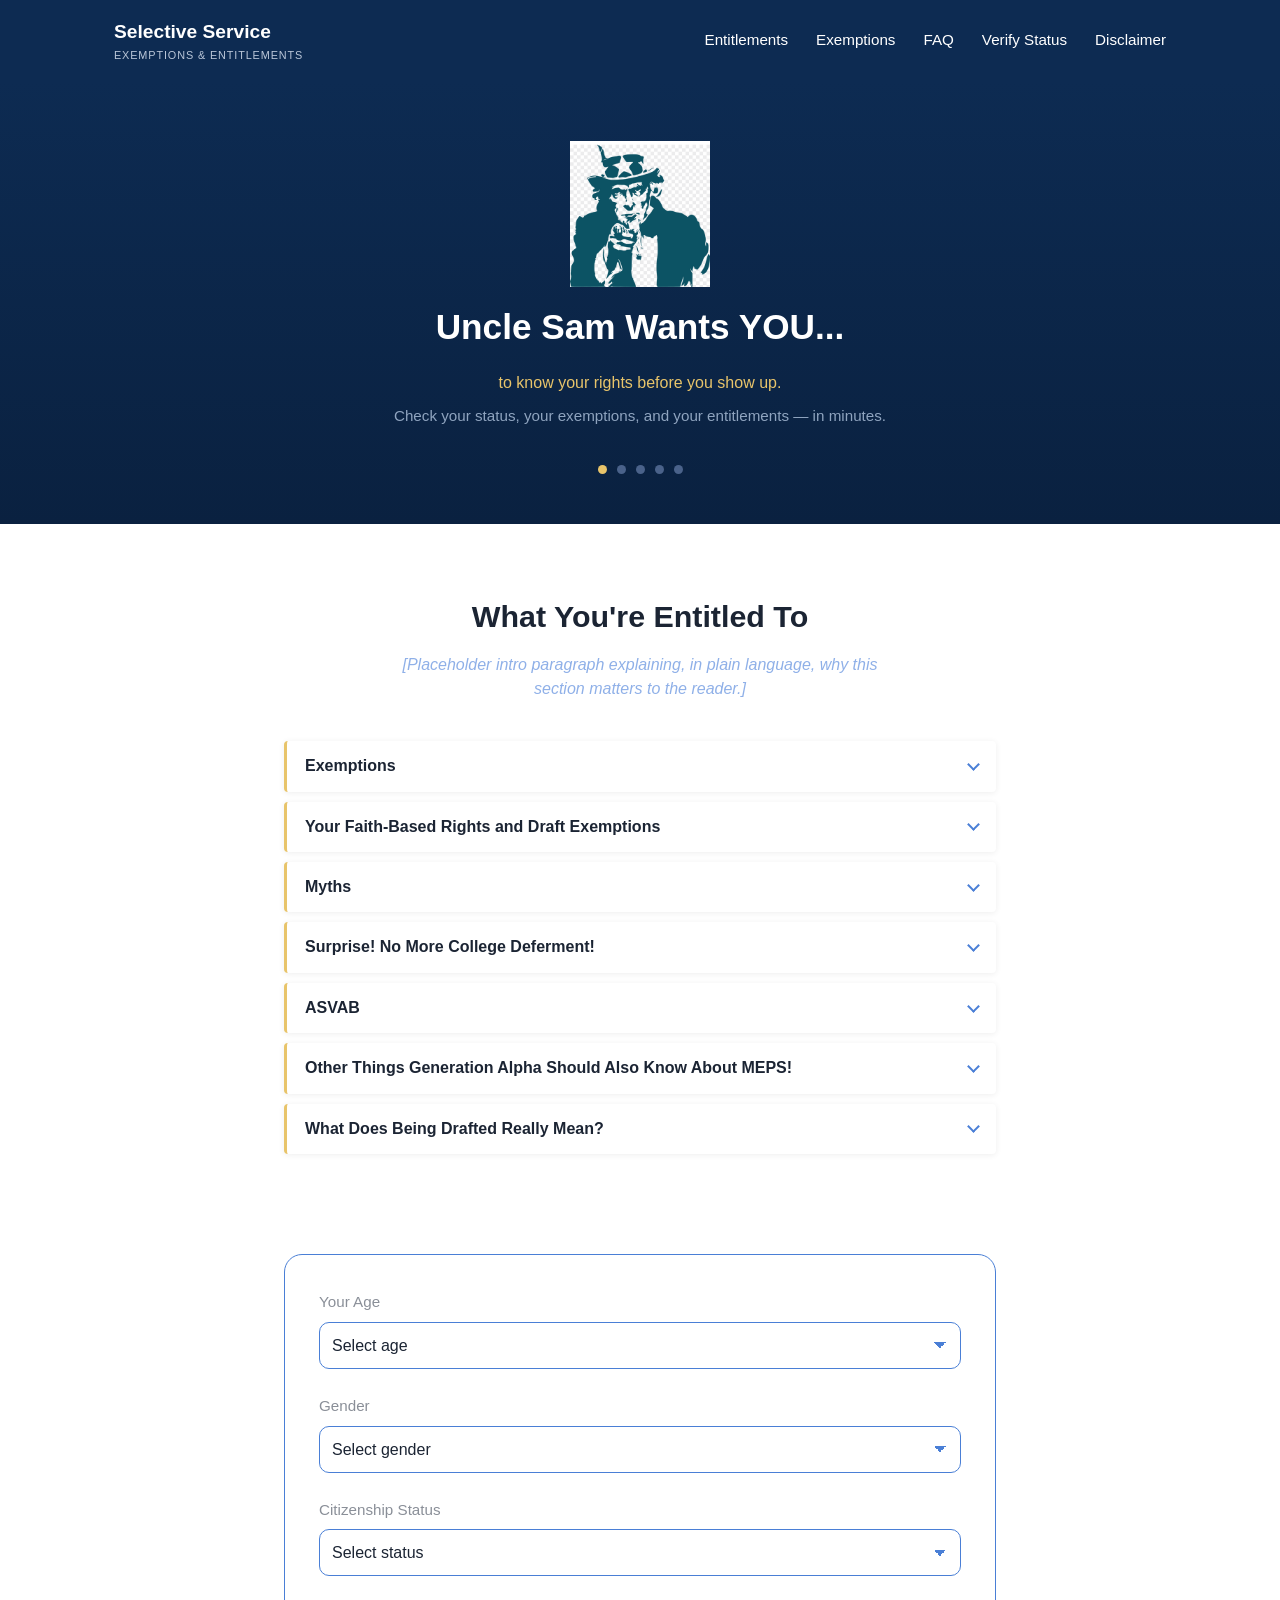
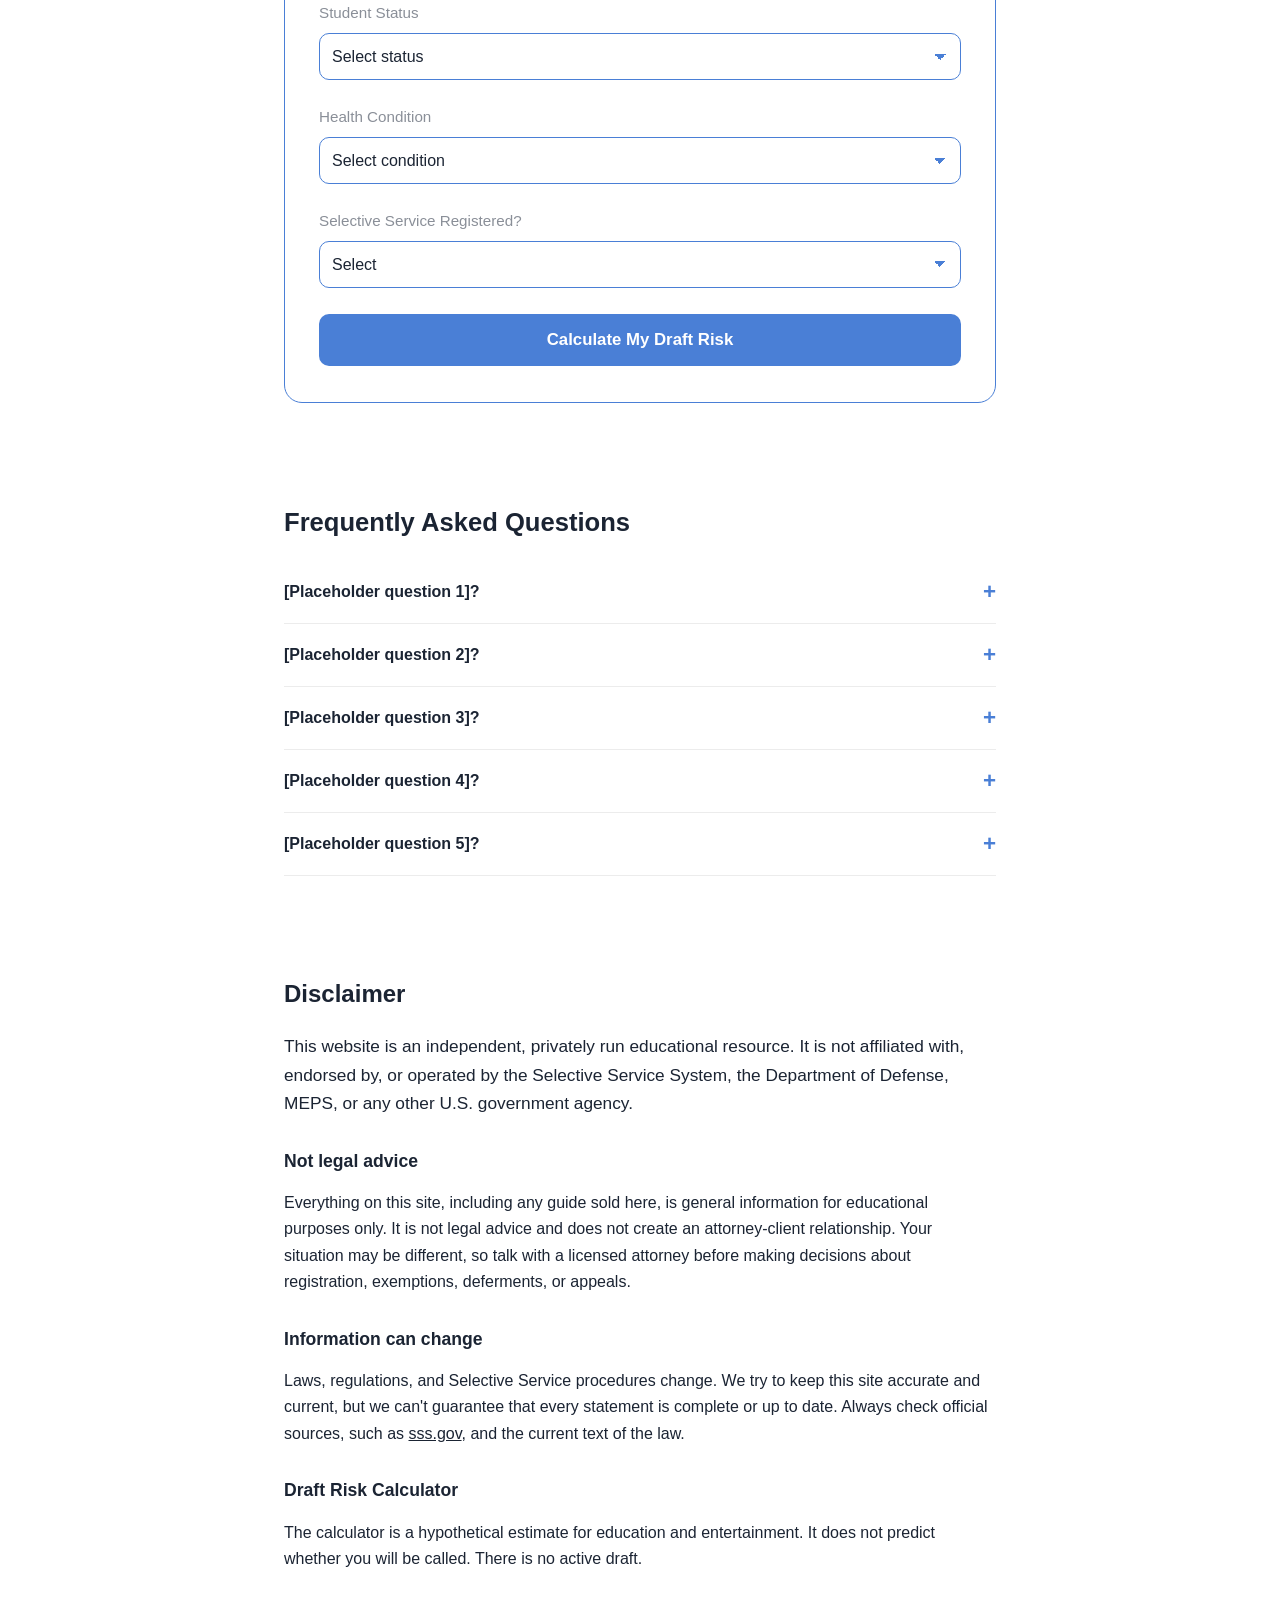
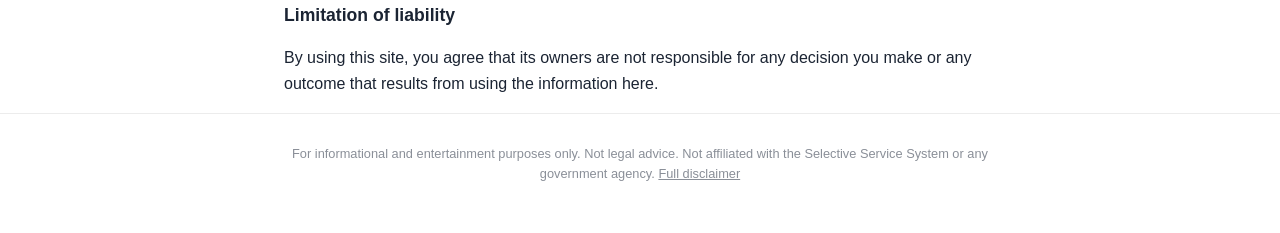
==== commit 9df9c044: "Make the site a single page with in-page menu links" ====
--- a/index.html
+++ b/index.html
@@ -7,20 +7,20 @@
   <meta name="description" content="Know your rights before you show up. Check your status, your exemptions, and your entitlements — in minutes.">
   <link rel="stylesheet" href="style.css">
 </head>
-<body>
+<body id="top">
 
   <header class="site-header">
     <div class="wrap header-row">
-      <a class="brand" href="index.html">
+      <a class="brand" href="#top">
         <p class="brand-title">Selective Service</p>
         <p class="brand-sub">Exemptions &amp; Entitlements</p>
       </a>
       <nav class="mainnav">
-        <a href="index.html#entitled">Entitlements</a>
-        <a href="pages/exemptions.html">Exemptions</a>
-        <a href="pages/faq.html">FAQ</a>
+        <a href="#entitled">Entitlements</a>
+        <a href="#exemptions">Exemptions</a>
+        <a href="#faq">FAQ</a>
         <a href="https://www.sss.gov/verify/" target="_blank" rel="noopener">Verify Status</a>
-        <a href="pages/disclaimer.html">Disclaimer</a>
+        <a href="#disclaimer-section">Disclaimer</a>
       </nav>
     </div>
   </header>
@@ -34,10 +34,10 @@
           <p class="tagline">to know your rights before you show up.</p>
           <p class="lede">Check your status, your exemptions, and your entitlements — in minutes.</p>
         </div>
-        <a class="hero-slide" href="pages/myths.html">
+        <a class="hero-slide" href="#myths">
           <h1>It's a MYTH that men are drafted directly into the military! A draft is orders to "show up" for exemption evaluation.</h1>
         </a>
-        <a class="hero-slide" href="pages/college-deferment.html">
+        <a class="hero-slide" href="#college-deferment">
           <h1>Surprise! No More College Deferment!</h1>
         </a>
         <div class="hero-slide">
@@ -66,47 +66,168 @@
         <p class="section-intro">[Placeholder intro paragraph explaining, in plain language, why this section matters to the reader.]</p>
 
         <div class="cards">
-          <div class="card" data-src="pages/exemptions.html">
+          <div class="card" id="exemptions">
             <button class="card-toggle" type="button" aria-expanded="false">
               <span>Exemptions</span><span class="chev" aria-hidden="true"></span>
             </button>
-            <div class="card-body"><div class="content"></div></div>
-          </div>
-          <div class="card" data-src="pages/faith-based-rights.html">
+            <div class="card-body">
+              <div class="content">
+<p class="key-note">The following categories are currently automatically exempt:</p>
+          <ul>
+            <li>Non-immigrant visa holders such as foreign students, visitors, tourists, and diplomats are exempt.</li>
+            <li>Active-duty military personnel are exempt from the draft.</li>
+            <li>Women are currently exempt from the selective service draft.</li>
+          </ul>
+          <p>The following individuals are also exempt from military induction but must still register until December 2026.</p>
+          <p>To claim the following exemptions simply send the Selective Service a LETTER OF EXEMPTION CLAIM to your selective service "local board" postmarked within ten days of receiving a draft notice in the mail. Your letter informs the selective service that you are claiming your exemptions and you are not required to show up at MEPS for processing — your letter will be reviewed by the local volunteer claims board and the local volunteer board will schedule your exemption meeting for approval or disapproval.</p>
+          <p>The following categories are entitled to exemption and or deferment:</p>
+          <ul>
+            <li>Duly ordained ministers, Clergy / regular ministers (not ordained), ministerial students</li>
+            <li>Men with disabilities —</li>
+            <li>Undocumented immigrants</li>
+            <li>Sole surviving sons —</li>
+          </ul>
+          <h4>Deferments if drafted</h4>
+          <ul>
+            <li>High school students — until graduation or age 20</li>
+            <li>College students — until end of current semester</li>
+            <li>Hardship — induction would cause severe hardship to dependent Children</li>
+            <li>Disqualifying medical or psychological conditions (determined at MEPS)</li>
+            <li>Conscientious objector status (moral/religious opposition to war) — sub categories of conscientious objector:</li>
+          </ul>
+          <ol>
+            <li>Member of a church with conscientious objector theology</li>
+            <li>Self held beliefs</li>
+            <li>You are the chief duly ordained minister of a church entity with conscience objector tenets. You maintain, teach, preach, and/or evangelize faith based conscientious objector canon- theology.</li>
+          </ol>
+          <ul>
+            <li>Certain elected officials — while in office</li>
+            <li>Veterans who already served</li>
+          </ul>
+          <p><strong>Important foot note</strong> - Local boards currently exist only in "standby" status — they aren't actively staffed or operating unless a draft is reactivated, and Selective Service doesn't publish local board addresses or contact information. So in practice, there's often nowhere to mail a letter to.</p>
+          <p>The practical solution: since MEPS's entire purpose is to determine your "availability," you can drop your exemption claim letter off at the MEPS front desk in person — get a receipt or signed proof of delivery — or simply mail it to your local MEPS address, which, unlike the standby local boards, is active and publicly listed.</p>
+          <p><strong>Process:</strong> A claim is filed or mailed → local board reviews and decides → if granted, exempt, no further testing needed (since availability-for-induction is already resolved) → if entitlement is denied, registrant may appeal multiple times → only once appeals are exhausted does the registrant proceed toward MEPS evaluation.</p>
+          <p><strong>Footnote:</strong> You are entitled by law to show up at MEPS and claim your exemptions in person — that is the sole purpose MEPS exists to serve. The letter option isn't a requirement; it's an accommodation, a legal courtesy that lets you avoid making the trip to a MEPS processing station when your exemption can already be established on paper, saving you (and specifically MEPS) the time of an in-person process that would reach the same result. Such that if you did show up to a MEPS station on the date of the draft letter notice MEPS would send you home anyhow but MEPS would have wasted precious time that could have instead been used to process other applicants.</p>
+          <p><strong>Best Strategy:</strong> The clearest way to proceed is simple: make your claim at MEPS. Be courteous — don't waste MEPS staff's time. Make your exemption claim immediately upon arrival so they can forward your case to the local board without further processing and send you home immediately!</p>
+          <p>This is simply how the process works, step by step. The draftee fulfills his "show up" obligation the first time by reporting to MEPS on the scheduled date and making his exemption claim in person (32 C.F.R. § 1624.5(a) sets that date at least 10 days after the order is issued). MEPS then forwards the exemption claim to a volunteer local board (32 C.F.R. § 1605.53), who are required to give at least 10 days' notice before the appearance (32 C.F.R. § 1648.4(a)). The draftee actually fulfills his legal liability to "show up" obligation a second time by appearing at that board hearing. That's at least 20 days built into the process before the case is even heard the first time — and since 10 days is only the required minimum, not a maximum, the actual hearing date depends on the board's own schedule and could land further out.</p>
+          <p>If a scheduled date doesn't work, the draftee can "push" the date out further under law (32 C.F.R. § 1648.4(b)). The volunteer board must then find time to review the request and respond, and the draftee can respond in turn — each exchange adding further time before the case is finally heard. The local board's decision on your "AVAILABILTY" for induction can then be appealed to the district appeal board, then to the National Appeal Board, and finally to the "real" court system. This all takes time!</p>
+              </div>
+            </div>
+          </div>
+          <div class="card" id="faith-based-rights">
             <button class="card-toggle" type="button" aria-expanded="false">
               <span>Your Faith-Based Rights and Draft Exemptions</span><span class="chev" aria-hidden="true"></span>
             </button>
-            <div class="card-body"><div class="content"></div></div>
-          </div>
-          <div class="card" data-src="pages/myths.html">
+            <div class="card-body">
+              <div class="content">
+<p class="key-note">"Duly ordained ministers" are exempt from military service under federal law — 50 U.S.C. § 3806(g)(1) (exemptions for ministers).</p>
+          <p>Currently, all U.S. males with a phone in their hand can get officially ordained online in about sixty seconds or less. In fact, duly ordained literally means officially ordained. The Selective Service minister exemption requires two parts to claim the minister exemption: the draftee must be duly ordained, and also full-time. All citizens have the lawful right to create their own 508(c)(1)(a) faith-based church entity in about an hour with the help of AI and online resources — and immediately become the instant full time founding father and chief ordained minister of a 508 c1a protected church entity. Modern technology, the hand held cell phone and the internet, make it possible for generation alpha males, females, all draftees and any American to lawfully and instantly achieve all selective service guidelines for the ministerial exemption. Even active duty personnel can create church entities because this is your God given right to create a church or Faith Based Organization at any point in time and with modern technology you can create a church and receive your official ordination in seconds.</p>
+          <p>So, if a future draft is enacted and you are both duly ordained and you created your 508c1a church, if the lottery randomly lands on your birthday and you receive a draft lottery notice, you are entitled to submit a ministerial exemption claim letter postmarked ten days before your scheduled report date (32 C.F.R. § 1633(a)</p>
+          <p>If you are Duly ordained and a founding father of a church entity you would not report to MEPS while your ministerial exemption claim is pending review by the appeals board. If the appeal claim is granted according to selective service regulation you are exempt from military service (§ 1633(h)). If denied, you may appeal three more times and then appeal to the "real" legal system.</p>
+          <div class="purchase-block">
+            <p class="purchase-blurb">Complete Ministerial Entitlement Guide — for additional detail on full-time ministry and appeals protocols, Establishment Clause violations, precedent, and additional exemptions activated as chief ordained minister of a 508(c)(1)(a). And all Disability exemptions with or without actual impairment one can purchase full exemption entitlement rights and protocols.</p>
+            <button type="button" class="purchase-btn" disabled="" title="Checkout coming soon">Buy Now — $129</button>
+          </div>
+              </div>
+            </div>
+          </div>
+          <div class="card" id="myths">
             <button class="card-toggle" type="button" aria-expanded="false">
               <span>Myths</span><span class="chev" aria-hidden="true"></span>
             </button>
-            <div class="card-body"><div class="content"></div></div>
-          </div>
-          <div class="card" data-src="pages/college-deferment.html">
+            <div class="card-body">
+              <div class="content">
+<p class="key-note">People believe the false <strong>MYTH</strong> that men are "drafted into the military," but in reality a draft notice only requires men to report or "show up" at MEPS for evaluation. (50 U.S.C. § 3803)</p>
+
+          <h4>What a draftee should know</h4>
+          <p>You cannot be directly drafted into the military. A draft letter is simply an order telling you to show up at MEPS for medical, mental, and exemption evaluation.</p>
+
+          <h4>Registration is not induction — what the statute actually says</h4>
+          <p>Under 50 U.S.C. § 3803(a), every registrant shall be "immediately liable for classification and examination, and shall, as soon as practicable following his registration, be so classified and examined, both physically and mentally, in order to determine his <strong>AVAILABILITY</strong> for induction for military training and service in the Armed Forces." Induction is explicitly a separate, determination — induction is not the same event as being called up for evaluation by a draft letter. Showing up for evaluation is what the law requires. What happens afterward is a different legal question.</p>
+
+          <p>After December 15, 2026 all young men are no longer liable for "classification" because the selective service will "automatically register" men for the draft process. Therefor all draftees only have one lawful obligation or liability - to show up at MEPS for exemption entitlements and medical examinations - additionally a draftee can send a exemption letter ten days prior to any MEPS evaluation appointment date to defer that evaluation and shift the entire process to the local volunteer appeals board.</p>
+
+          <p><strong>YOU ARE NOT LIABLE TO JOIN THE MILITARY</strong> - you are liable to "show up" to MEPS for an examination of "availability". Additionally a draftee can send meps an exemption letter ten days before your MEPS evaluation date so the selective service appeals board can "determine your exemptions to availability". That's it nothing more! So if you "show up" to examination and verbally claim exemptions at MEPS or you send your official exemption letter up to ten days ahead of time you have fulfilled all your lawfull obligations of the entire selective service process and complied with the law in totality!</p>
+
+          <h4>How a draft would actually be processed, if one were ever activated</h4>
+          <ul>
+            <li><strong>Lottery:</strong> Each of the 365 birth dates is randomly assigned a number, 1–365, fixing everyone's position in the sequence.</li>
+            <li><strong>Age-group priority:</strong> Age 20 is called first, then 21, 22, 23, 24, 25, then back to 19, then 18 year old males.</li>
+            <li><strong>Local boards send draft notices</strong> to names that match the random lottery birthdates chosen by the selective service lottery system.</li>
+          </ul>
+
+          <p>mail is sent to young men with birthdates that match the random lottery drawing numbers and ordered to report for "classification" (notice how you are ordered to report for "classification" - you are not ordered to join the military!) You are ordered to basically have a medical exam for physical/mental/and moral evaluation at MEPS and to claim any or all exemptions at MEPS or agin via the letter you send them prior to an exam.</p>
+
+          <ul>
+            <li>A draftees exemption claims are filed at this stage — you can send MEPS a letter ten days prior to your scheduled examination date or you can simply show up at MEPS, waste their time and inform Meps what lawful exemptions you will be claiming. Since the purposes of the classification exam is to litarly determine exemptions a draftee can absolutely inform MEPS of his exemption claims at the MEPS facility and any time during the "classification process" in layman's terms if you get drafted you can always simply follow the law and "show up" at MEPS according to the draft notice and tell MEPS that you are exempt.</li>
+            <li>Your exemption claim will be sent to the local volunteer board of appeal. Your exemption claims are exactly what is transferred to the local volunteer board of appeals. MEPS cannot attempt to perform any evaluations of any kind if you have submitted verbally or in writing an exemption claims. A pending appeal is a distinct status — a draftee is neither inducted, deferred, nor exempted until the all levels of appeals are resolved. An exemption claim puts all MEPS evaluations on permanent hold until the entire appeals process is complete to include appealing to a "real" judicial court system.</li>
+          </ul>
+              </div>
+            </div>
+          </div>
+          <div class="card" id="college-deferment">
             <button class="card-toggle" type="button" aria-expanded="false">
               <span>Surprise! No More College Deferment!</span><span class="chev" aria-hidden="true"></span>
             </button>
-            <div class="card-body"><div class="content"></div></div>
-          </div>
-          <div class="card" data-src="pages/asvab.html">
+            <div class="card-body">
+              <div class="content">
+<p class="key-note">What most people call the "college deferment" no longer exists. Before 1971, full-time students got Class II-S — protection that ran until graduation, effectively covering the whole college degree program of the student! A college student was historically deferred from the draft lottery, but not anymore.</p>
+          <p>Congress ended that in 1971 (via H.R. 6531, signed by Nixon). What replaced it isn't a college deferment at all — it's a <strong>semester deferment</strong>. Under current Selective Service rules, a student's induction can only be postponed to the end of the current semester (or, for seniors, the end of the academic year) — not until the degree is finished.</p>
+          <p>That means, for example, if a draftee receives a draft notice in the middle of a school semester — say, around Thanksgiving — the draftee would now be forced to process at MEPS a few weeks later in mid-December at the end of the school semester, regardless of how much of the degree remains. The government still calls it "college deferment," but Americans will be shocked to learn it's only a few weeks' deferment. I guess if you get the draft notice on the first day of college classes, then you get a few months before they take you to MEPS!</p>
+          <p>So college and university is definitely not a recommended entitlement program. You could however get instantly duly ordained in college and preach about your new 508 c1a church while attending school. (Dickinson v. United States, 346 U.S. 389, 393–94 — simultaneous secular work permitted). One can be a full time preacher and student, or full time preacher and full time employee, at the same time — then you could stay in school as long as you needed to complete your degree while evangelizing your college peers for faith based purposes and missions of your church! Heavens Almighty! You can even change your college major to theology.</p>
+              </div>
+            </div>
+          </div>
+          <div class="card" id="asvab">
             <button class="card-toggle" type="button" aria-expanded="false">
               <span>ASVAB</span><span class="chev" aria-hidden="true"></span>
             </button>
-            <div class="card-body"><div class="content"></div></div>
-          </div>
-          <div class="card" data-src="pages/meps.html">
+            <div class="card-body">
+              <div class="content">
+<p class="key-note"><strong>Score 9th percentile or below on the AFQT, and you're disqualified from military service — no exemption needed.</strong></p>
+          <p>Many draftees will be denied induction into military service because they achieve a failing score on the ASVAB. If you score in Category V (1st–9th percentile) on the AFQT, you cannot join the military.</p>
+          <p>"Exemption = a status-based legal carve-out. It exists regardless of your physical condition — it's about who you are (a duly ordained minister, or a conscientious objector). An exemption is something you claim, and a board grants it based on your status/beliefs, not your body.</p>
+          <ul>
+            <li>Disqualification = a fitness-based finding. It's about whether your body/mind meets the military's medical, mental, and moral standards. This is what MEPS actually exists to determine. You don't "claim" a disqualification — MEPS tests for it and either finds you fit or unfit.</li>
+          </ul>
+          <p>So where does the ASVAB fit? The ASVAB (Armed Services Vocational Aptitude Battery) is neither an exemption nor strictly a medical disqualification — it's a third, separate category: an aptitude/qualification screen. §3803(a) itself references this directly — it sets "the passing requirement for the Armed Forces Qualification Test... at a percentile score of 10 points." Scoring below that threshold doesn't exempt you (you're not claiming any status) and it isn't a medical disqualification (nothing physically or mentally wrong necessarily) — it's a failure to meet the minimum aptitude standard, which independently bars induction."</p>
+              </div>
+            </div>
+          </div>
+          <div class="card" id="meps">
             <button class="card-toggle" type="button" aria-expanded="false">
               <span>Other Things Generation Alpha Should Also Know About MEPS!</span><span class="chev" aria-hidden="true"></span>
             </button>
-            <div class="card-body"><div class="content"></div></div>
-          </div>
-          <div class="card" data-src="pages/being-drafted.html">
+            <div class="card-body">
+              <div class="content">
+<h4>1) You Are a Civilian Even If Drafted</h4>
+          <p class="key-note">Again, being drafted does not place you into the military — this is very important for draftees to understand and remember. You are not drafted into the military; you are drafted to report to MEPS for exemption evaluation as a civilian. This is why your appeal goes before a local volunteer review board — who could even be your own neighbors — and never before a JAG (Judge Advocate General) military court.</p>
+          <p>Yes, everyone at MEPS remains a civilian throughout the entire evaluation process. The physical exam, mental screening, moral/background review, and ASVAB are all things done to a civilian, not a service member. Nothing about being present at MEPS or being processed changes your legal status.</p>
+          <p>The exact legal trigger for the status change is the Oath of Enlistment/Induction, codified at 10 U.S.C. § 502, and confirmed directly: "Taking the oath immediately places the individual under the jurisdiction of military law and discipline." Another source pins the statutory basis even more precisely: "Under federal law, taking the oath is the moment your change of status becomes effective and you fall under military jurisdiction (10 U.S.C. § 802 – Art. 2, Persons Subject to This Chapter)."</p>
+
+          <h4>MEPS Is Regulated to Treat You Appropriately</h4>
+          <p>This isn't just an absence of authority over you — it's an affirmative duty on MEPS itself. USMEPCOM Regulation 601-23 requires that "applicants will always be treated with dignity and respect" under its official Red Carpet Treatment policy. The regulation goes further, instructing staff to recognize that "visiting MEPS is often an applicant's first exposure to the Armed Forces," and that every applicant "has unique concerns, problems, and questions" — deserving of individual attention, not just processing. You're not just protected by the absence of military jurisdiction; the military's own regulations obligate MEPS to treat you well while you're there.</p>
+
+          <h4>You Maintain All Your Civilian Rights at MEPS</h4>
+          <p>Because you're still a civilian, all your ordinary civilian rights stay in effect — including the right to consent, and the right to withhold it. Much of what MEPS asks for, including your medical history, is explicitly voluntary. The government's own form (DD Form 2807-2) states it plainly: "DISCLOSURE: Voluntary; however, failure to provide the requested information may result in an inability to process your application." A consent form cannot, by definition, be forced — if it could be compelled, it wouldn't be consent.</p>
+          <p>MEPS staff won't necessarily tell you this out loud. Often they'll simply ask you a battery of medical questions and type your answers directly into a computer — no form in front of you, no reminder that you can decline. That doesn't change your right. You can say "no, thank you" to any question, on paper or spoken aloud, at any point.</p>
+          <p>MEPS staff have no UCMJ authority over a civilian, no power to send military police after you, and no ability to compel your consent. If you decline, the only real consequence is that your processing doesn't move forward — it gets sent to the appeals board, the same review process that handles every other unresolved claim.</p>
+          <p>And because you remain a civilian, if MEPS staff cross the line — slander, coercion, threats, or physical mistreatment — you can file charges against them, the same as you could against anyone else, at any time. Even after you receive a draft notice, you remain a civilian throughout the entire process — examination, exemption evaluation, and appeals. If MEPS treats you badly, that means you can file charges against them, sue them, and use what happened as evidence in your own appeal. If MEPS staff treats you badly, they additionally violate their own "red carpet" regulations and internal policy of MEPS staff conduct.</p>
+              </div>
+            </div>
+          </div>
+          <div class="card" id="being-drafted">
             <button class="card-toggle" type="button" aria-expanded="false">
               <span>What Does Being Drafted Really Mean?</span><span class="chev" aria-hidden="true"></span>
             </button>
-            <div class="card-body"><div class="content"></div></div>
+            <div class="card-body">
+              <div class="content">
+<p class="key-note">If a draft is ever enacted and you receive an order, here's what the law actually requires of you. You are only "ordered" to show up to be evaluated for availability, exemption, and deferments.</p>
+          <p>The law does not say you must "join the military." It does not say you must "serve." It says you are liable for classification and examination — meaning you can be called up to be evaluated, not that showing up automatically makes you a soldier. Whether you're ever actually inducted depends entirely on what that evaluation finds, and on whether you have a valid exemption, deferment, or disqualification — none of which can be known until you're actually examined.</p>
+          <p>Registration itself (§3802) only requires you to give your identity — name, birthdate, address, Social Security number. Nothing more - and that performance clause is void and not applicable after December 2026. The next step, if a draft is activated (§3803), only requires you to show up and be classified and examined. Induction — actually becoming a service member — is a separate, later, conditional outcome that depends on that examination, not something the law requires of you directly.</p>
+          <p>So when a draft notice arrives, it is not a summons to war. It is a summons to an evaluation. Know that distinction, and you'll understand exactly what the law is actually asking of you — and what it isn't.</p>
+              </div>
+            </div>
           </div>
         </div>
       </div>
@@ -214,10 +335,26 @@
         </div>
       </div>
     </section>
+    <section class="disclaimer-section" id="disclaimer-section">
+      <div class="wrap">
+        <h2>Disclaimer</h2>
+        <div class="content">
+<p class="key-note">This website is an independent, privately run educational resource. It is not affiliated with, endorsed by, or operated by the Selective Service System, the Department of Defense, MEPS, or any other U.S. government agency.</p>
+        <h4>Not legal advice</h4>
+        <p>Everything on this site, including any guide sold here, is general information for educational purposes only. It is not legal advice and does not create an attorney-client relationship. Your situation may be different, so talk with a licensed attorney before making decisions about registration, exemptions, deferments, or appeals.</p>
+        <h4>Information can change</h4>
+        <p>Laws, regulations, and Selective Service procedures change. We try to keep this site accurate and current, but we can't guarantee that every statement is complete or up to date. Always check official sources, such as <a href="https://www.sss.gov" target="_blank" rel="noopener">sss.gov</a>, and the current text of the law.</p>
+        <h4>Draft Risk Calculator</h4>
+        <p>The calculator is a hypothetical estimate for education and entertainment. It does not predict whether you will be called. There is no active draft.</p>
+        <h4>Limitation of liability</h4>
+        <p>By using this site, you agree that its owners are not responsible for any decision you make or any outcome that results from using the information here.</p>
+        </div>
+      </div>
+    </section>
   </main>
 
   <footer id="disclaimer">
-    <div class="wrap">For informational and entertainment purposes only. Not legal advice. Not affiliated with the Selective Service System or any government agency. <a href="pages/disclaimer.html">Full disclaimer</a></div>
+    <div class="wrap">For informational and entertainment purposes only. Not legal advice. Not affiliated with the Selective Service System or any government agency. <a href="#disclaimer-section">Full disclaimer</a></div>
   </footer>
 
   <script src="script.js"></script>
--- a/style.css
+++ b/style.css
@@ -54,28 +54,54 @@
 .section-title { text-align: center; font-size: 1.9rem; font-weight: 700; margin: 0 0 14px; }
 .section-intro { text-align: center; color: var(--blue-soft); font-style: italic; max-width: 520px; margin: 0 auto 40px; }
 
-/* Cards */
+/* Cards: slim dropdown rows, one open at a time */
 .cards {
-  display: grid;
-  grid-template-columns: 1fr 1fr;
-  gap: 22px;
+  display: flex;
+  flex-direction: column;
+  gap: 10px;
   margin-bottom: 100px;
 }
 .card {
-  display: block;
-  min-height: 150px;
-  padding: 26px 24px;
   background: #fff;
-  border-top: 3px solid var(--gold);
+  border-left: 3px solid var(--gold);
   border-radius: 4px;
-  box-shadow: 0 2px 10px rgba(0, 0, 0, 0.07);
-  text-decoration: none;
-  transition: transform 0.15s ease, box-shadow 0.15s ease;
-}
-.card:hover { transform: translateY(-2px); box-shadow: 0 6px 18px rgba(0, 0, 0, 0.1); }
-.card h3 { margin: 0 0 10px; font-size: 1.05rem; font-weight: 700; line-height: 1.4; }
-.card p { margin: 0; font-size: 0.9rem; color: #555; }
-.card.placeholder h3, .card.placeholder p { color: var(--blue-soft); }
+  box-shadow: 0 1px 6px rgba(0, 0, 0, 0.07);
+  overflow: hidden;
+}
+.card-toggle {
+  width: 100%;
+  display: flex;
+  justify-content: space-between;
+  align-items: center;
+  gap: 16px;
+  padding: 14px 18px;
+  background: none;
+  border: none;
+  font: inherit;
+  font-size: 1rem;
+  font-weight: 700;
+  line-height: 1.4;
+  color: var(--navy);
+  text-align: left;
+  cursor: pointer;
+}
+.card-toggle:hover, .card.open .card-toggle { background: #f7f9fd; }
+.card-toggle .chev {
+  flex: none;
+  width: 9px;
+  height: 9px;
+  margin-top: -4px;
+  border-right: 2px solid var(--blue);
+  border-bottom: 2px solid var(--blue);
+  transform: rotate(45deg);
+  transition: transform 0.25s ease, margin 0.25s ease;
+}
+.card.open .chev { transform: rotate(-135deg); margin-top: 4px; }
+.card-body { height: 0; overflow: hidden; transition: height 0.3s ease; }
+.card-body .content { padding: 16px 18px 22px; border-top: 1px solid var(--line); }
+.card-body .content > :first-child { margin-top: 0; }
+.card-body .full-link { display: inline-block; margin-top: 16px; color: var(--blue); font-size: 0.9rem; text-decoration: none; }
+.card-body .full-link:hover { text-decoration: underline; }
 
 /* Calculator */
 .calc {
@@ -176,7 +202,6 @@
 @media (max-width: 600px) {
   .mainnav { gap: 16px; }
   .mainnav a { font-size: 0.85rem; }
-  .cards { grid-template-columns: 1fr; }
   .hero h1 { font-size: 1.8rem; }
   .calc { padding: 26px 20px; }
 }
